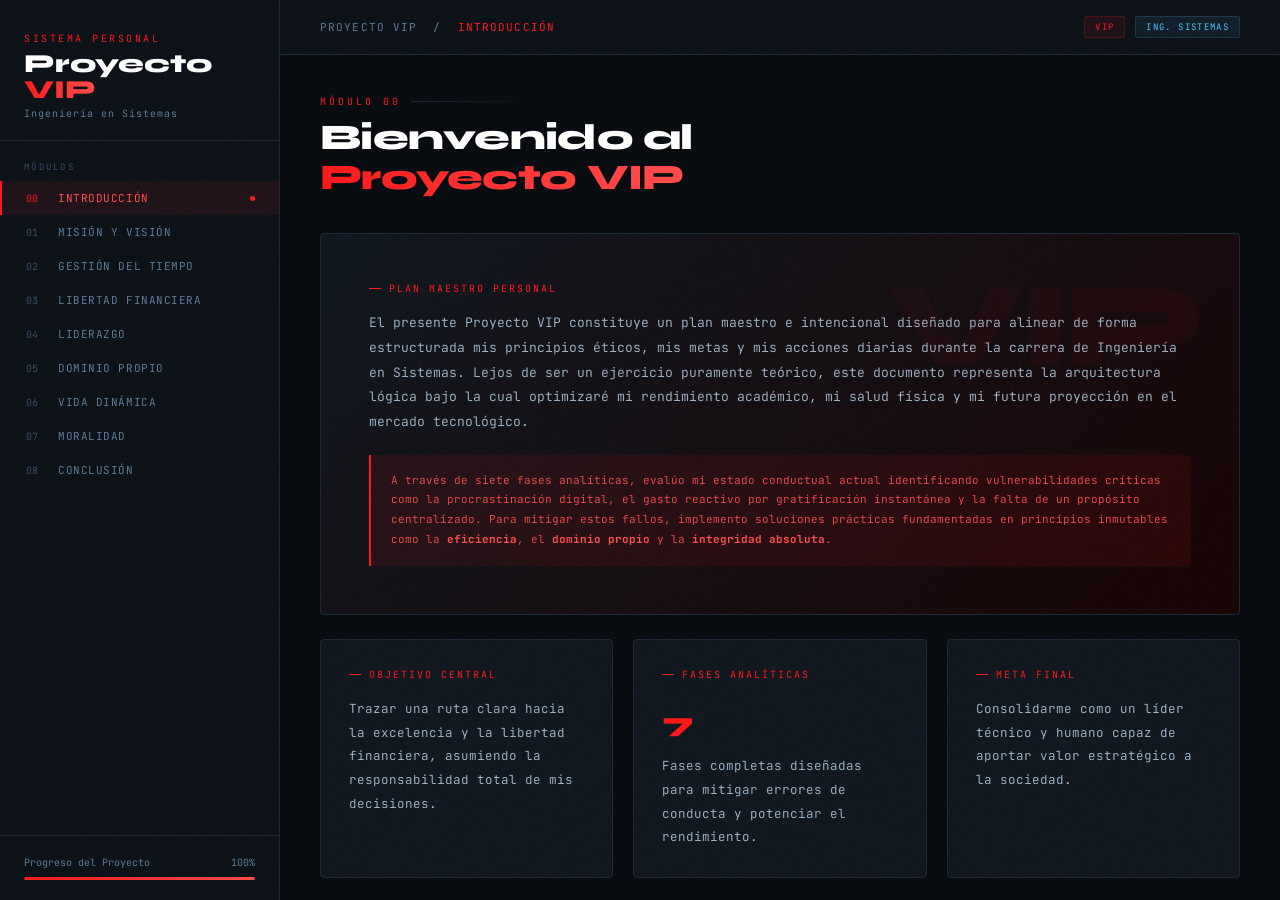
==== index.html @ dfdaed9c "Rename dashb.html to index.html" ====
<!DOCTYPE html>
<html lang="es">
<head>
  <meta charset="UTF-8" />
  <meta name="viewport" content="width=device-width, initial-scale=1.0"/>
  <title>Proyecto VIP</title>
  <link href="https://fonts.googleapis.com/css2?family=Syne:wght@400;600;700;800&family=JetBrains+Mono:wght@300;400;600&family=Playfair+Display:wght@400;700&display=swap" rel="stylesheet"/>
  <link rel="stylesheet" href="styles.css" />
</head>
<body>
<div class="app">

  <aside class="sidebar">
    <div class="sidebar-logo">
      <div class="logo-tag">Sistema Personal</div>
      <div class="logo-title">Proyecto<br><span>VIP</span></div>
      <div class="logo-sub">Ingeniería en Sistemas</div>
    </div>

    <div class="sidebar-section-label">Módulos</div>

    <div class="nav-item active" onclick="switchPanel('intro', this)">
      <span class="nav-num">00</span>
      <span class="nav-label">Introducción</span>
      <span class="nav-dot"></span>
    </div>
    <div class="nav-item" onclick="switchPanel('fase1', this)">
      <span class="nav-num">01</span>
      <span class="nav-label">Misión y Visión</span>
      <span class="nav-dot"></span>
    </div>
    <div class="nav-item" onclick="switchPanel('fase2', this)">
      <span class="nav-num">02</span>
      <span class="nav-label">Gestión del Tiempo</span>
      <span class="nav-dot"></span>
    </div>
    <div class="nav-item" onclick="switchPanel('fase3', this)">
      <span class="nav-num">03</span>
      <span class="nav-label">Libertad Financiera</span>
      <span class="nav-dot"></span>
    </div>
    <div class="nav-item" onclick="switchPanel('fase4', this)">
      <span class="nav-num">04</span>
      <span class="nav-label">Liderazgo</span>
      <span class="nav-dot"></span>
    </div>
    <div class="nav-item" onclick="switchPanel('fase5', this)">
      <span class="nav-num">05</span>
      <span class="nav-label">Dominio Propio</span>
      <span class="nav-dot"></span>
    </div>
    <div class="nav-item" onclick="switchPanel('fase6', this)">
      <span class="nav-num">06</span>
      <span class="nav-label">Vida Dinámica</span>
      <span class="nav-dot"></span>
    </div>
    <div class="nav-item" onclick="switchPanel('fase7', this)">
      <span class="nav-num">07</span>
      <span class="nav-label">Moralidad</span>
      <span class="nav-dot"></span>
    </div>
    <div class="nav-item" onclick="switchPanel('conclusion', this)">
      <span class="nav-num">08</span>
      <span class="nav-label">Conclusión</span>
      <span class="nav-dot"></span>
    </div>

    <div class="sidebar-footer">
      <div class="progress-label">
        <span>Progreso del Proyecto</span>
        <span id="prog-pct">100%</span>
      </div>
      <div class="progress-bar">
        <div class="progress-fill" id="prog-fill" style="width:100%"></div>
      </div>
    </div>
  </aside>

  <div class="main">
    <div class="topbar">
      <div class="breadcrumb">PROYECTO VIP &nbsp;/&nbsp; <span id="bread-current">INTRODUCCIÓN</span></div>
      <div class="status-badges">
        <div class="badge badge-gold">VIP</div>
        <div class="badge badge-cyan">Ing. Sistemas</div>
      </div>
    </div>

    <div class="content">

      <div id="panel-intro" class="panel active">
        <div class="section-header">
          <div class="section-eyebrow">Módulo 00</div>
          <div class="section-title">Bienvenido al<br><em>Proyecto VIP</em></div>
        </div>

        <div class="intro-hero">
          <div class="card-title">Plan Maestro Personal</div>
          <p class="card-text">
            El presente Proyecto VIP constituye un plan maestro e intencional diseñado para alinear de forma estructurada mis principios éticos, mis metas y mis acciones diarias durante la carrera de Ingeniería en Sistemas. Lejos de ser un ejercicio puramente teórico, este documento representa la arquitectura lógica bajo la cual optimizaré mi rendimiento académico, mi salud física y mi futura proyección en el mercado tecnológico.
          </p>
          <div class="highlight-box">
            <p>A través de siete fases analíticas, evalúo mi estado conductual actual identificando vulnerabilidades críticas como la procrastinación digital, el gasto reactivo por gratificación instantánea y la falta de un propósito centralizado. Para mitigar estos fallos, implemento soluciones prácticas fundamentadas en principios inmutables como la <strong>eficiencia</strong>, el <strong>dominio propio</strong> y la <strong>integridad absoluta</strong>.</p>
          </div>
        </div>

        <div class="grid-3" style="margin-bottom:24px">
          <div class="card">
            <div class="card-title">Objetivo Central</div>
            <p class="card-text">Trazar una ruta clara hacia la excelencia y la libertad financiera, asumiendo la responsabilidad total de mis decisiones.</p>
          </div>
          <div class="card">
            <div class="card-title">Fases Analíticas</div>
            <p class="card-text" style="font-size:28px;font-family:'Syne',sans-serif;font-weight:800;color:var(--gold);margin:4px 0">7</p>
            <p class="card-text">Fases completas diseñadas para mitigar errores de conducta y potenciar el rendimiento.</p>
          </div>
          <div class="card">
            <div class="card-title">Meta Final</div>
            <p class="card-text">Consolidarme como un líder técnico y humano capaz de aportar valor estratégico a la sociedad.</p>
          </div>
        </div>
      </div>

      <div id="panel-fase1" class="panel">
        <div class="section-header">
          <div class="section-eyebrow">Fase I</div>
          <div class="section-title">Misión, <em>Visión</em><br>y Metas</div>
        </div>

        <div class="vision-mission-grid" style="margin-bottom:24px">
          <div class="vm-card vision">
            <div class="vm-label">Visión</div>
            <p class="card-text">Consolidarme como un ingeniero líder e íntegro que goza de libertad financiera mediante sistemas de inversión inteligentes y un bienestar integral innegociable; construyendo un legado de excelencia técnica, mental y física en cada área de mi vida.</p>
          </div>
          <div class="vm-card mision">
            <div class="vm-label">Misión</div>
            <p class="card-text">Optimizar mi rendimiento profesional y académico utilizando mi intuición analítica y madurez laboral para resolver problemas complejos en el sector IT, manteniendo una disciplina física y mental estricta que potencie mi salud y mi valor estratégico en equipos de alta exigencia.</p>
          </div>
        </div>

        <div class="card-title" style="padding:0 0 16px; font-size:10px; letter-spacing:0.2em; color:var(--gold); display:flex; align-items:center; gap:8px;">
          <span style="width:12px; height:1px; background:var(--gold); display:inline-block"></span>
          METAS POR HORIZONTE TEMPORAL
        </div>
        <div class="metas-grid">
          <div class="meta-card">
            <div class="meta-timeline">Corto Plazo</div>
            <div class="meta-period">1 Año</div>
            <ul class="meta-items">
              <li>Culminar en limpio el primer año de Universidad.</li>
              <li>Conseguir un empleo inicial en el área de IT.</li>
              <li>Dominar de forma autodidacta una herramienta de programación.</li>
            </ul>
            <div class="meta-num">01</div>
          </div>
          <div class="meta-card">
            <div class="meta-timeline">Mediano Plazo</div>
            <div class="meta-period">2-3 Años</div>
            <ul class="meta-items">
              <li>Asegurar una plaza sólida como Desarrollador Junior.</li>
              <li>Obtener certificaciones internacionales de peso en IT.</li>
              <li>Estabilizarme en soporte técnico avanzado.</li>
            </ul>
            <div class="meta-num">02</div>
          </div>
          <div class="meta-card">
            <div class="meta-timeline">Largo Plazo</div>
            <div class="meta-period">4-5 Años</div>
            <ul class="meta-items">
              <li>Obtener el título de Ingeniería en Sistemas.</li>
              <li>Iniciar una maestría de alta demanda (IA o Ciencia de Datos).</li>
              <li>Estructurar un portafolio diversificado de inversión.</li>
            </ul>
            <div class="meta-num">03</div>
          </div>
        </div>
      </div>

      <div id="panel-fase2" class="panel">
        <div class="section-header">
          <div class="section-eyebrow">Fase II</div>
          <div class="section-title">Gestión del<br><em>Tiempo</em></div>
        </div>

        <div class="grid-2" style="margin-bottom:24px">
          <div class="card" style="border-color:rgba(240,82,82,0.2)">
            <div class="card-title" style="color:var(--red)">Diagnóstico Actual</div>
            <p class="card-text">Actualmente, mi gestión del tiempo es reactiva y se ve afectada por la procrastinación en redes sociales. Para ser altamente productivo, aplicaré de forma estricta el principio de <strong>Eficiencia</strong> (hacer las cosas bien desde la primera vez) y la <strong>Autodisciplina</strong>.</p>
          </div>
          <div class="card" style="border-color:rgba(52,211,153,0.2)">
            <div class="card-title" style="color:var(--green)">Plan de Acción</div>
            <p class="card-text">Implementaré un sistema digital de organización personal por bloques de tiempo (<strong>Time Blocking</strong>). Esto me permitirá optimizar el cumplimiento de tareas universitarias obligatorias de forma rápida y liberar <strong style="color:var(--gold-light)">2 horas diarias</strong> exclusivas para programación autónoma y disciplina física.</p>
          </div>
        </div>

        <div class="card" style="margin-bottom:20px">
          <div class="card-title">Bloques de Tiempo Diarios — Visualización Semanal</div>
          <div class="time-block-visual">
            <div class="tb-day"><div class="tb-day-name">LUN</div><div class="tb-block tb-uni">Univ</div><div class="tb-block tb-code">Code</div><div class="tb-block tb-fis">Fís</div></div>
            <div class="tb-day"><div class="tb-day-name">MAR</div><div class="tb-block tb-uni">Univ</div><div class="tb-block tb-code">Code</div><div class="tb-block tb-rest">Rest</div></div>
            <div class="tb-day"><div class="tb-day-name">MIÉ</div><div class="tb-block tb-uni">Univ</div><div class="tb-block tb-code">Code</div><div class="tb-block tb-fis">Fís</div></div>
            <div class="tb-day"><div class="tb-day-name">JUE</div><div class="tb-block tb-uni">Univ</div><div class="tb-block tb-code">Code</div><div class="tb-block tb-rest">Rest</div></div>
            <div class="tb-day"><div class="tb-day-name">VIE</div><div class="tb-block tb-uni">Univ</div><div class="tb-block tb-code">Code</div><div class="tb-block tb-fis">Fís</div></div>
            <div class="tb-day"><div class="tb-day-name">SÁB</div><div class="tb-block tb-code">Code</div><div class="tb-block tb-fis">Fís</div><div class="tb-block tb-rest">Rest</div></div>
            <div class="tb-day"><div class="tb-day-name">DOM</div><div class="tb-block tb-rest">Plan</div><div class="tb-block tb-rest">Rest</div><div class="tb-block tb-rest">Rest</div></div>
          </div>
          <div style="display:flex; gap:16px; flex-wrap:wrap; margin-top:8px">
            <div style="display:flex; align-items:center; gap:6px"><div style="width:10px; height:10px; border-radius:2px; background:rgba(79,195,247,0.4)"></div><span style="font-size:10px; color:var(--text-muted)">Tareas Universitarias</span></div>
            <div style="display:flex; align-items:center; gap:6px"><div style="width:10px; height:10px; border-radius:2px; background:rgba(201,168,76,0.4)"></div><span style="font-size:10px; color:var(--text-muted)">Programación Autónoma</span></div>
            <div style="display:flex; align-items:center; gap:6px"><div style="width:10px; height:10px; border-radius:2px; background:rgba(52,211,153,0.3)"></div><span style="font-size:10px; color:var(--text-muted)">Disciplina Física (Gimnasio)</span></div>
            <div style="display:flex; align-items:center; gap:6px"><div style="width:10px; height:10px; border-radius:2px; background:rgba(255,255,255,0.06)"></div><span style="font-size:10px; color:var(--text-muted)">Descanso / Planificación</span></div>
          </div>
        </div>
      </div>

      <div id="panel-fase3" class="panel">
        <div class="section-header">
          <div class="section-eyebrow">Fase III</div>
          <div class="section-title">Libertad<br><em>Financiera</em></div>
        </div>

        <div class="finance-header">
          <div>
            <div class="card-title" style="margin-bottom:4px">Balance Mensual</div>
            <p class="card-text">Transición del modelo de consumo al modelo de optimización.</p>
          </div>
          <div class="finance-kpi">
            <div class="kpi-label">Ingresos Totales</div>
            <div class="kpi-value green">Q6,000.00</div>
          </div>
        </div>

        <div class="renuncia-box">
          <div class="renuncia-icon">!</div>
          <div class="renuncia-text">
            <strong>El Principio de la Renuncia:</strong> Bloqueo intencional y estratégico contra la gratificación instantánea. Renuncio formalmente a la compra impulsiva de dispositivos innecesarios, ropa de marca por estatus o consumo desmedido de comida rápida.
          </div>
        </div>

        <div class="budget-compare">
          <div>
            <div class="budget-col-title error">Estado Inicial (Ahorro Q0.00)</div>
            <div class="budget-item">
              <span class="budget-item-label">Apoyo en el Hogar</span>
              <div class="budget-item-bar"><div class="budget-item-fill c-hogar" style="width: 33%"></div></div>
              <span class="budget-item-amount">Q2,000.00</span>
            </div>
            <div class="budget-item">
              <span class="budget-item-label">Transporte y Comida</span>
              <div class="budget-item-bar"><div class="budget-item-fill c-trans" style="width: 25%"></div></div>
              <span class="budget-item-amount">Q1,500.00</span>
            </div>
            <div class="budget-item">
              <span class="budget-item-label">Antojos / Salidas</span>
              <div class="budget-item-bar"><div class="budget-item-fill c-grat" style="width: 21%"></div></div>
              <span class="budget-item-amount">Q1,300.00</span>
            </div>
            <div class="budget-item">
              <span class="budget-item-label">Universidad</span>
              <div class="budget-item-bar"><div class="budget-item-fill c-uni" style="width: 20%"></div></div>
              <span class="budget-item-amount">Q1,200.00</span>
            </div>
          </div>

          <div>
            <div class="budget-col-title optimal">Presupuesto Proyectado Optimizado</div>
            <div class="budget-item">
              <span class="budget-item-label">Apoyo en el Hogar</span>
              <div class="budget-item-bar"><div class="budget-item-fill c-hogar" style="width: 33%"></div></div>
              <span class="budget-item-amount">Q2,000.00</span>
            </div>
            <div class="budget-item">
              <span class="budget-item-label">Gastos Operativos</span>
              <div class="budget-item-bar"><div class="budget-item-fill c-ops" style="width: 23%"></div></div>
              <span class="budget-item-amount">Q1,400.00</span>
            </div>
            <div class="budget-item">
              <span class="budget-item-label">Universidad</span>
              <div class="budget-item-bar"><div class="budget-item-fill c-uni" style="width: 20%"></div></div>
              <span class="budget-item-amount">Q1,200.00</span>
            </div>
            <div class="budget-item">
              <span class="budget-item-label">Educación / Salud</span>
              <div class="budget-item-bar"><div class="budget-item-fill c-edu" style="width: 13%"></div></div>
              <span class="budget-item-amount">Q800.00</span>
            </div>
            <div class="budget-item" style="border-color: rgba(201,168,76,0.3)">
              <span class="budget-item-label" style="color:var(--gold-light)">Ahorro Inversión (10%)</span>
              <div class="budget-item-bar"><div class="budget-item-fill c-ahorro" style="width: 10%"></div></div>
              <span class="budget-item-amount" style="color:var(--gold-light)">Q600.00</span>
            </div>
          </div>
        </div>
      </div>

      <div id="panel-fase4" class="panel">
        <div class="section-header">
          <div class="section-eyebrow">Fase IV</div>
          <div class="section-title">Liderazgo<br><em>de Calidad</em></div>
        </div>

        <div class="leadership-grid">
          <div class="pillar-card">
            <div class="pillar-num">01</div>
            <div class="pillar-icon-label">Principio</div>
            <div class="pillar-heading">Influencia Positiva</div>
            <p class="card-text">Como futuro Ingeniero en Sistemas, entiendo que el verdadero valor de un líder tecnológico radica en facilitar el flujo y la experiencia de trabajo de los demás. No se trata de imponer conocimiento, sino de guiar.</p>
          </div>
          <div class="pillar-card">
            <div class="pillar-num">02</div>
            <div class="pillar-icon-label">En la Práctica</div>
            <div class="pillar-heading">Liderazgo de Servicio</div>
            <p class="card-text">Me comprometo a resolver activamente los bloqueos de código de mi equipo, guiar con total paciencia y empatía a quienes les cuesta dominar la lógica algorítmica y mantener una postura humilde y accesible en todo momento.</p>
          </div>
        </div>
      </div>

      <div id="panel-fase5" class="panel">
        <div class="section-header">
          <div class="section-eyebrow">Fase V</div>
          <div class="section-title">Dominio<br><em>Propio</em></div>
        </div>

        <div class="dominio-visual">
          <div class="estado-card antes">
            <div class="estado-tag">Patrón Reactivo (Bug)</div>
            <div class="estado-title">Escape Incontrolado</div>
            <p class="card-text">Uso compulsivo de redes sociales y sesiones de videojuegos largas en momentos inadecuados, utilizándolos como un escape reactivo que alimenta la procrastinación.</p>
          </div>
          <div class="estado-card despues">
            <div class="estado-tag">Patrón Proactivo (Mitigado)</div>
            <div class="estado-title">Recompensa Regulada</div>
            <p class="card-text">Aplicación estricta de dominio propio: los videojuegos y las redes sociales quedan relegados al final de la jornada diaria, ejecutándose únicamente como un premio tras validar el 100% de mis deberes académicos y físicos.</p>
          </div>
        </div>
      </div>

      <div id="panel-fase6" class="panel">
        <div class="section-header">
          <div class="section-eyebrow">Fase VI</div>
          <div class="section-title">Vida<br><em>Dinámica</em></div>
        </div>

        <div class="vida-stat-row">
          <div class="stat-block">
            <div class="stat-block-num">4h</div>
            <div class="stat-block-label">Mensuales de Servicio</div>
          </div>
          <div class="stat-block">
            <div class="stat-block-num">0%</div>
            <div class="stat-block-label">Costo Comunitario</div>
          </div>
          <div class="stat-block">
            <div class="stat-block-num">+1</div>
            <div class="stat-block-label">Impacto Social</div>
          </div>
        </div>

        <div class="card">
          <div class="card-title">Responsabilidad Tecnológica y Generosidad</div>
          <p class="card-text">
            Una vida exitosa no es egoísta. Dedicaré formalmente 4 horas al mes para brindar tutorías gratuitas de lógica de programación y soporte técnico básico a jóvenes de institutos públicos o de mi comunidad que no tienen la capacidad económica de acceder a educación tecnológica privada. El objetivo es poner mi talento de ingeniería al servicio del entorno, manteniendo una actitud constructiva y de alto impacto humano.
          </p>
        </div>
      </div>

      <div id="panel-fase7" class="panel">
        <div class="section-header">
          <div class="section-eyebrow">Fase VII</div>
          <div class="section-title">Moralidad e<br><em>Integridad</em></div>
        </div>

        <div class="card" style="margin-bottom: 24px; border-color: rgba(201,168,76,0.2)">
          <div class="card-title">Firma de Autenticidad Académica y Profesional</div>
          <p class="card-text" style="font-size:13.5px; line-height: 1.95; color: #fff;">
            "Como futuro profesional en Ingeniería en Sistemas, entiendo que la tecnología es una herramienta de poder y que tendré acceso a información privilegiada, propiedad intelectual y sistemas críticos. Asumo el compromiso innegociable de basar mi carrera en la integridad absoluta, rechazando por completo el plagio, las soluciones fáciles o el uso deshonesto de herramientas que simulen un conocimiento que no he construido de forma real. En mis desarrollos y entornos laborales, utilizaré únicamente herramientas legítimas y librerías de código abierto respetando rigurosamente sus licencias de autor, descartando el software pirata que vulnera el esfuerzo de otros programadores. Me comprometo a diseñar software transparente y responsable que proteja con total confidencialidad la privacidad de los datos de los usuarios, asegurando con madurez y firmeza que mi crecimiento financiero o el estatus profesional jamás estarán por encima de mis valores éticos ni de la confianza que depositen en mí."
          </p>
        </div>
      </div>

      <div id="panel-conclusion" class="panel">
        <div class="section-header">
          <div class="section-eyebrow">Módulo 08</div>
          <div class="section-title">Arquitectura Final<br><em>Conclusión</em></div>
        </div>

        <div class="conclusion-hero">
          <div class="card-title">Cierre del Plan Estratégico</div>
          <p class="card-text">
            La realización de este Proyecto VIP me permite concluir que el éxito integral y la trascendencia profesional no son el resultado del azar o de un algoritmo de suerte, sino la consecuencia directa de un diseño de vida planificado y ejecutado con estricta autodisciplina. Al consolidar estas fases, logro mapear de forma nítida mis objetivos, garantizando un equilibrio innegociable entre mis capacidades analíticas en IT, mi salud física y la construcción de un carácter sólido.
          </p>
          <p class="card-text" style="margin-top: 14px;">
            Este ejercicio me desconecta de una postura puramente reactiva ante el entorno y me posiciona como el programador de mi propio destino. Herramientas de optimización como el Time Blocking, el control financiero bajo el principio de la renuncia, el liderazgo de servicio y un firewall ético contra la deshonestidad académica, constituyen las librerías fundamentales para que mi vida no sufra un colapso.
          </p>
        </div>

        <div class="card-title" style="padding:10px 0; font-size:10px;">LIBRERÍAS DE CONDUCTA INSTALADAS</div>
        <div class="libs-grid">
          <div class="lib-item"><code>Time Blocking</code> Optimización de recursos de tiempo.</div>
          <div class="lib-item"><code>Principio de Renuncia</code> Mitigación de fugas financieras.</div>
          <div class="lib-item"><code>Liderazgo de Servicio</code> Soporte técnico y mentoría a terceros.</div>
          <div class="lib-item"><code>Firewall Ético</code> Cero plagio e integridad absoluta de código.</div>
        </div>
      </div>

    </div>
  </div>
</div>

<script>
  function switchPanel(panelId, element) {
    // Desactivar todos los paneles
    const panels = document.querySelectorAll('.panel');
    panels.forEach(p => p.classList.remove('active'));
    
    // Activar el seleccionado
    const targetPanel = document.getElementById('panel-' + panelId);
    if(targetPanel) targetPanel.classList.add('active');
    
    // Cambiar estado de navegación en el Sidebar
    const navItems = document.querySelectorAll('.nav-item');
    navItems.forEach(item => item.classList.remove('active'));
    element.classList.add('active');
    
    // Actualizar Texto del Breadcrumb superior
    const breadcrumbCurrent = document.getElementById('bread-current');
    breadcrumbCurrent.innerText = element.querySelector('.nav-label').innerText;
    
    // Desplazar vista hacia arriba de forma fluida
    document.querySelector('.main').scrollTop = 0;
  }
</script>
</body>
</html>
---- styles.css ----
:root {
  --bg: #080c10;
  --surface: #0d1219;
  --surface2: #111820;
  --border: #1e2a38;
  --gold: #ff1a1a;          /* Cambiado a tu color Rojo Principal */
  --gold-light: #ff4d4d;    /* Rojo claro para contrastes */
  --gold-dim: rgba(255, 26, 26, 0.08); /* Fondo rojo sutil */
  --cyan: #4fc3f7;
  --cyan-dim: rgba(79,195,247,0.08);
  --text: #dce8f5;
  --text-muted: #5e7a96;
  --text-dim: #3a5068;
  --red: #f05252;
  --green: #34d399;
}

*, *::before, *::after { 
  box-sizing: border-box; 
  margin: 0; 
  padding: 0; 
}

html { 
  scroll-behavior: smooth; 
}

body {
  background: var(--bg);
  color: var(--text);
  font-family: 'JetBrains Mono', monospace;
  min-height: 100vh;
  overflow-x: hidden;
}

/* ── NOISE OVERLAY ── */
body::before {
  content: '';
  position: fixed; inset: 0;
  background-image: url("data:image/svg+xml,%3Csvg viewBox='0 0 256 256' xmlns='http://www.w3.org/2000/svg'%3E%3Cfilter id='noise'%3E%3CfeTurbulence type='fractalNoise' baseFrequency='0.9' numOctaves='4' stitchTiles='stitch'/%3E%3C/filter%3E%3Crect width='100%25' height='100%25' filter='url(%23noise)' opacity='0.03'/%3E%3C/svg%3E");
  pointer-events: none; z-index: 999; opacity: 0.4;
}

/* ── LAYOUT ── */
.app { display: flex; min-height: 100vh; }

/* ── SIDEBAR ── */
.sidebar {
  width: 280px; min-height: 100vh;
  background: var(--surface);
  border-right: 1px solid var(--border);
  display: flex; flex-direction: column;
  position: sticky; top: 0; height: 100vh;
  overflow-y: auto; flex-shrink: 0;
}
.sidebar-logo {
  padding: 32px 24px 20px;
  border-bottom: 1px solid var(--border);
}
.logo-tag {
  font-family: 'JetBrains Mono', monospace;
  font-size: 10px; letter-spacing: 0.25em;
  color: var(--gold); text-transform: uppercase;
  margin-bottom: 6px;
}
.logo-title {
  font-family: 'Syne', sans-serif;
  font-size: 26px; font-weight: 800;
  color: #fff; line-height: 1;
}
.logo-title span {
  color: var(--gold);
  background: linear-gradient(90deg, var(--gold), var(--gold-light));
  -webkit-background-clip: text; -webkit-text-fill-color: transparent;
}
.logo-sub {
  font-size: 10px; color: var(--text-muted);
  margin-top: 4px; letter-spacing: 0.1em;
}

.sidebar-section-label {
  font-size: 9px; letter-spacing: 0.25em; text-transform: uppercase;
  color: var(--text-dim); padding: 20px 24px 8px;
}

.nav-item {
  display: flex; align-items: center; gap: 12px;
  padding: 10px 24px; cursor: pointer;
  transition: all 0.2s; border-left: 2px solid transparent;
  position: relative;
}
.nav-item:hover { background: var(--gold-dim); }
.nav-item.active {
  background: var(--gold-dim);
  border-left-color: var(--gold);
}
.nav-item.active .nav-label { color: var(--gold-light); }
.nav-num {
  font-size: 10px; color: var(--text-dim);
  font-family: 'JetBrains Mono', monospace;
  min-width: 20px;
}
.nav-item.active .nav-num { color: var(--gold); }
.nav-label {
  font-size: 11px; letter-spacing: 0.05em;
  color: var(--text-muted); font-weight: 400;
  text-transform: uppercase;
}
.nav-dot {
  width: 5px; height: 5px; border-radius: 50%;
  background: var(--gold); margin-left: auto;
  opacity: 0; transition: opacity 0.2s;
}
.nav-item.active .nav-dot { opacity: 1; }

.sidebar-footer {
  margin-top: auto; padding: 20px 24px;
  border-top: 1px solid var(--border);
}
.progress-label {
  display: flex; justify-content: space-between;
  font-size: 10px; color: var(--text-muted); margin-bottom: 8px;
}
.progress-bar {
  height: 3px; background: var(--border); border-radius: 2px;
  overflow: hidden;
}
.progress-fill {
  height: 100%; border-radius: 2px;
  background: linear-gradient(90deg, var(--gold), var(--gold-light));
  transition: width 0.6s cubic-bezier(0.4,0,0.2,1);
}

/* ── MAIN CONTENT ── */
.main { flex: 1; overflow-y: auto; height: 100vh; }

/* ── TOP BAR ── */
.topbar {
  background: var(--surface);
  border-bottom: 1px solid var(--border);
  padding: 16px 40px;
  display: flex; align-items: center; justify-content: space-between;
  position: sticky; top: 0; z-index: 10;
  backdrop-filter: blur(12px);
}
.breadcrumb {
  font-size: 11px; color: var(--text-muted);
  letter-spacing: 0.1em;
}
.breadcrumb span { color: var(--gold); }
.status-badges { display: flex; gap: 10px; }
.badge {
  font-size: 9px; letter-spacing: 0.15em; text-transform: uppercase;
  padding: 4px 10px; border-radius: 2px;
}
.badge-gold { background: var(--gold-dim); color: var(--gold); border: 1px solid rgba(255,26,26,0.2); }
.badge-cyan { background: var(--cyan-dim); color: var(--cyan); border: 1px solid rgba(79,195,247,0.15); }

/* ── CONTENT PANEL ── */
.content { padding: 40px; animation: fadeIn 0.35s ease; }
@keyframes fadeIn {
  from { opacity: 0; transform: translateY(10px); }
  to   { opacity: 1; transform: translateY(0); }
}
.panel { display: none; }
.panel.active { display: block; }

/* ── SECTION HEADER ── */
.section-header { margin-bottom: 36px; }
.section-eyebrow {
  font-size: 10px; letter-spacing: 0.3em; text-transform: uppercase;
  color: var(--gold); margin-bottom: 10px;
  display: flex; align-items: center; gap: 10px;
}
.section-eyebrow::after {
  content: ''; flex: 1; height: 1px;
  background: linear-gradient(90deg, var(--border), transparent);
  max-width: 120px;
}
.section-title {
  font-family: 'Syne', sans-serif;
  font-size: 36px; font-weight: 800; color: #fff;
  line-height: 1.1; letter-spacing: -0.02em;
}
.section-title em {
  font-style: normal; color: var(--gold);
  background: linear-gradient(90deg, var(--gold), var(--gold-light));
  -webkit-background-clip: text; -webkit-text-fill-color: transparent;
}

/* ── CARDS ── */
.card {
  background: var(--surface2);
  border: 1px solid var(--border);
  border-radius: 4px; padding: 28px;
  transition: border-color 0.2s;
}
.card:hover { border-color: rgba(255,26,26,0.3); }
.card-title {
  font-size: 10px; letter-spacing: 0.2em; text-transform: uppercase;
  color: var(--gold); margin-bottom: 16px;
  display: flex; align-items: center; gap: 8px;
}
.card-title::before {
  content: ''; width: 12px; height: 1px; background: var(--gold);
}
.card-text {
  font-family: 'JetBrains Mono', monospace;
  font-size: 12.5px; line-height: 1.9; color: #a8bfd4; font-weight: 300;
}

/* ── GRID LAYOUTS ── */
.grid-2 { display: grid; grid-template-columns: 1fr 1fr; gap: 20px; }
.grid-3 { display: grid; grid-template-columns: 1fr 1fr 1fr; gap: 20px; }

/* ── INTRO PANEL ── */
.intro-hero {
  background: linear-gradient(135deg, var(--surface2) 0%, #1a0505 100%);
  border: 1px solid var(--border);
  border-radius: 4px; padding: 48px;
  position: relative; overflow: hidden; margin-bottom: 24px;
}
.intro-hero::before {
  content: 'VIP';
  position: absolute; right: 40px; top: 20px;
  font-family: 'Syne', sans-serif; font-size: 120px; font-weight: 800;
  color: rgba(255,26,26,0.04); letter-spacing: -0.05em;
  pointer-events: none;
}
.intro-hero .card-text { font-size: 13px; }

.highlight-box {
  border-left: 2px solid var(--gold);
  padding: 16px 20px;
  background: var(--gold-dim);
  border-radius: 0 4px 4px 0;
  margin-top: 20px;
}
.highlight-box p {
  font-size: 11px; color: var(--gold-light); line-height: 1.8;
  font-family: 'JetBrains Mono', monospace; font-weight: 300;
}

/* ── PHASE I ── */
.vision-mission-grid { display: grid; grid-template-columns: 1fr 1fr; gap: 20px; margin-bottom: 24px; }
.vm-card {
  background: var(--surface2); border: 1px solid var(--border);
  border-radius: 4px; padding: 28px; position: relative; overflow: hidden;
}
.vm-card::after {
  content: ''; position: absolute; top: 0; left: 0; right: 0;
  height: 2px;
}
.vm-card.vision::after { background: linear-gradient(90deg, var(--gold), transparent); }
.vm-card.mision::after { background: linear-gradient(90deg, var(--cyan), transparent); }
.vm-label {
  font-size: 9px; letter-spacing: 0.3em; text-transform: uppercase;
  margin-bottom: 12px;
}
.vm-card.vision .vm-label { color: var(--gold); }
.vm-card.mision .vm-label { color: var(--cyan); }

.metas-grid { display: grid; grid-template-columns: repeat(3, 1fr); gap: 16px; }
.meta-card {
  background: var(--surface2); border: 1px solid var(--border);
  border-radius: 4px; padding: 24px;
  position: relative; overflow: hidden;
  transition: transform 0.2s, border-color 0.2s;
}
.meta-card:hover { transform: translateY(-2px); border-color: rgba(255,26,26,0.3); }
.meta-timeline {
  font-size: 9px; letter-spacing: 0.2em; text-transform: uppercase;
  color: var(--gold); margin-bottom: 12px;
}
.meta-period {
  font-family: 'Syne', sans-serif; font-size: 18px; font-weight: 700;
  color: #fff; margin-bottom: 12px;
}
.meta-items { list-style: none; }
.meta-items li {
  font-size: 11px; color: #8ba8c2; line-height: 1.7;
  padding-left: 14px; position: relative;
  margin-bottom: 6px;
}
.meta-items li::before {
  content: '>'; position: absolute; left: 0; color: var(--gold); font-size: 10px;
}
.meta-num {
  position: absolute; right: 20px; bottom: 16px;
  font-family: 'Syne', sans-serif; font-size: 52px; font-weight: 800;
  color: rgba(255,26,26,0.05); line-height: 1;
}

/* ── PHASE II ── */
.time-block-visual {
  display: grid;
  grid-template-columns: repeat(7, 1fr); gap: 8px;
  margin: 24px 0;
}
.tb-day {
  background: var(--surface2); border: 1px solid var(--border);
  border-radius: 4px; padding: 12px 8px; text-align: center;
}
.tb-day-name {
  font-size: 8px; letter-spacing: 0.15em; text-transform: uppercase;
  color: var(--text-dim); margin-bottom: 8px;
}
.tb-block {
  height: 28px; border-radius: 2px; margin-bottom: 4px;
  display: flex; align-items: center; justify-content: center;
  font-size: 7px; letter-spacing: 0.08em; text-transform: uppercase;
  font-weight: 600;
}
.tb-uni { background: rgba(79,195,247,0.15); color: var(--cyan); }
.tb-code { background: var(--gold-dim); color: var(--gold); }
.tb-fis { background: rgba(52,211,153,0.1); color: var(--green); }
.tb-rest { background: rgba(255,255,255,0.04); color: var(--text-dim); }

/* ── PHASE III ── */
.finance-header {
  display: flex; justify-content: space-between; align-items: flex-end;
  margin-bottom: 28px;
}
.finance-kpi {
  text-align: right;
}
.kpi-label { font-size: 9px; letter-spacing: 0.2em; text-transform: uppercase; color: var(--text-muted); }
.kpi-value { font-family: 'Syne', sans-serif; font-size: 32px; font-weight: 800; }
.kpi-value.green { color: var(--green); }

.budget-compare { display: grid; grid-template-columns: 1fr 1fr; gap: 24px; margin-bottom: 24px; }
.budget-col-title {
  font-size: 10px; letter-spacing: 0.2em; text-transform: uppercase;
  margin-bottom: 16px; padding-bottom: 10px; border-bottom: 1px solid var(--border);
}
.budget-col-title.error { color: var(--red); }
.budget-col-title.optimal { color: var(--green); }

.budget-item {
  display: flex; align-items: center; gap: 10px;
  padding: 10px 0; border-bottom: 1px solid rgba(30,42,56,0.5);
}
.budget-item-bar {
  flex: 1; height: 4px; background: var(--border); border-radius: 2px; overflow: hidden;
}
.budget-item-fill { height: 100%; border-radius: 2px; }
.budget-item-label { font-size: 10px; color: var(--text-muted); min-width: 150px; }
.budget-item-amount { font-size: 11px; font-weight: 600; min-width: 80px; text-align: right; }
.c-uni { background: var(--cyan); }
.c-hogar { background: #a78bfa; }
.c-trans { background: #fb923c; }
.c-grat { background: var(--red); }
.c-ahorro { background: var(--gold); }
.c-edu { background: var(--green); }
.c-ops { background: #38bdf8; }

.renuncia-box {
  background: linear-gradient(135deg, rgba(255,26,26,0.06), transparent);
  border: 1px solid rgba(255,26,26,0.2); border-radius: 4px;
  padding: 24px; margin-bottom: 20px;
  display: flex; align-items: flex-start; gap: 16px;
}
.renuncia-icon {
  font-family: 'JetBrains Mono', monospace;
  font-size: 22px; color: var(--gold); margin-top: 2px; flex-shrink: 0;
  font-weight: bold;
}
.renuncia-text { font-size: 12px; color: #a8bfd4; line-height: 1.8; }
.renuncia-text strong { color: var(--gold-light); }

/* ── PHASE IV ── */
.leadership-grid { display: grid; grid-template-columns: 1fr 1fr; gap: 20px; }
.pillar-card {
  background: var(--surface2); border: 1px solid var(--border);
  border-radius: 4px; padding: 28px;
  position: relative; overflow: hidden;
  transition: all 0.3s;
}
.pillar-card:hover { border-color: rgba(255,26,26,0.3); background: linear-gradient(135deg, var(--surface2), #200a0a); }
.pillar-num {
  font-family: 'Syne', sans-serif; font-size: 64px; font-weight: 800;
  color: rgba(255,26,26,0.06); position: absolute; right: 16px; top: 8px;
  line-height: 1;
}
.pillar-icon-label {
  font-size: 9px; letter-spacing: 0.25em; text-transform: uppercase;
  color: var(--gold); margin-bottom: 12px;
}
.pillar-heading {
  font-family: 'Syne', sans-serif; font-size: 18px; font-weight: 700;
  color: #fff; margin-bottom: 12px;
}

/* ── PHASE V ── */
.dominio-visual { display: grid; grid-template-columns: 1fr 1fr; gap: 20px; margin-bottom: 20px; }
.estado-card {
  border: 1px solid var(--border); border-radius: 4px; padding: 28px;
}
.estado-card.antes { background: rgba(240,82,82,0.04); border-color: rgba(240,82,82,0.15); }
.estado-card.despues { background: rgba(52,211,153,0.04); border-color: rgba(52,211,153,0.15); }
.estado-tag {
  font-size: 9px; letter-spacing: 0.25em; text-transform: uppercase;
  margin-bottom: 14px;
}
.antes .estado-tag { color: var(--red); }
.despues .estado-tag { color: var(--green); }
.estado-title {
  font-family: 'Syne', sans-serif; font-size: 18px; font-weight: 700;
  color: #fff; margin-bottom: 12px;
}

/* ── PHASE VI ── */
.vida-stat-row { display: grid; grid-template-columns: repeat(3, 1fr); gap: 16px; margin-bottom: 24px; }
.stat-block {
  background: var(--surface2); border: 1px solid var(--border);
  border-radius: 4px; padding: 24px; text-align: center;
}
.stat-block-num {
  font-family: 'Syne', sans-serif; font-size: 42px; font-weight: 800;
  color: var(--gold); line-height: 1;
}
.stat-block-label { font-size: 10px; color: var(--text-muted); margin-top: 8px; letter-spacing: 0.1em; }

/* ── CONCLUSION ── */
.conclusion-hero {
  background: linear-gradient(135deg, #200a0a, var(--surface2));
  border: 1px solid var(--border); border-radius: 4px;
  padding: 48px; margin-bottom: 24px;
  position: relative; overflow: hidden;
}
.conclusion-hero::after {
  content: '';
  position: absolute; bottom: -40px; right: -40px;
  width: 200px; height: 200px; border-radius: 50%;
  background: radial-gradient(circle, rgba(255,26,26,0.08), transparent);
  pointer-events: none;
}
.libs-grid { display: grid; grid-template-columns: repeat(2, 1fr); gap: 14px; }
.lib-item {
  background: var(--surface2); border: 1px solid var(--border);
  border-radius: 4px; padding: 16px 20px;
  font-size: 11px; color: #8ba8c2;
  display: flex; align-items: center; gap: 10px;
}
.lib-item code {
  font-family: 'JetBrains Mono', monospace;
  font-size: 10px; background: var(--gold-dim); color: var(--gold);
  padding: 2px 6px; border-radius: 2px;
}

/* ── RESPONSIVE MOBILE ── */
@media (max-width: 900px) {
  .sidebar { width: 60px; }
  .sidebar-logo, .sidebar-section-label, .nav-label, .nav-num, .nav-dot, .sidebar-footer { display: none; }
  .nav-item { justify-content: center; padding: 14px 0; }
  .grid-2, .grid-3, .metas-grid, .vision-mission-grid, .budget-compare,
  .leadership-grid, .dominio-visual, .vida-stat-row, .libs-grid {
    grid-template-columns: 1fr;
  }
  .time-block-visual { grid-template-columns: repeat(3, 1fr); }
  .content { padding: 20px; }
  .topbar { padding: 14px 20px; }
}
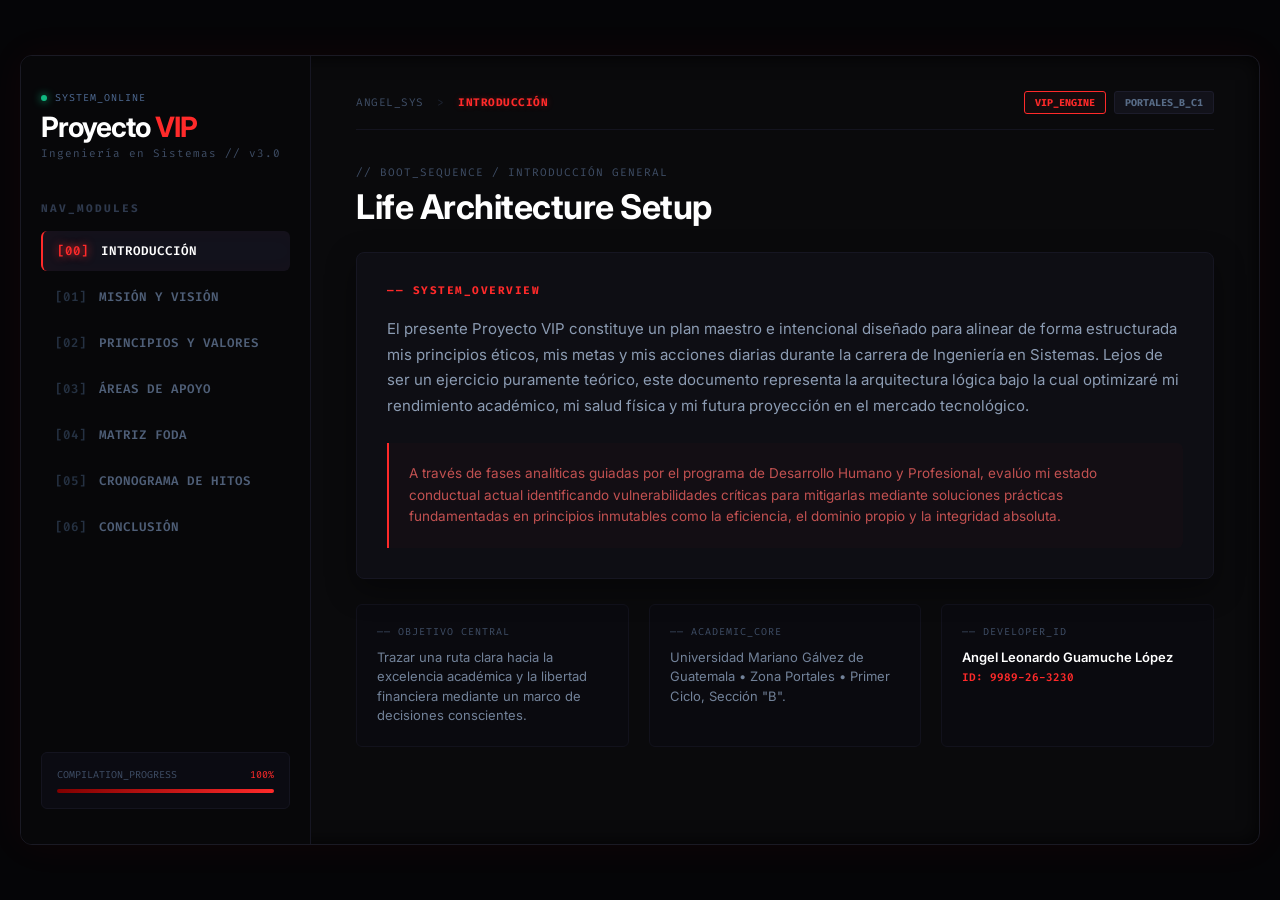
==== commit de002530: "Add files via upload" ====
--- a/index.html
+++ b/index.html
@@ -1,433 +1,311 @@
 <!DOCTYPE html>
 <html lang="es">
 <head>
-  <meta charset="UTF-8" />
-  <meta name="viewport" content="width=device-width, initial-scale=1.0"/>
-  <title>Proyecto VIP</title>
-  <link href="https://fonts.googleapis.com/css2?family=Syne:wght@400;600;700;800&family=JetBrains+Mono:wght@300;400;600&family=Playfair+Display:wght@400;700&display=swap" rel="stylesheet"/>
-  <link rel="stylesheet" href="styles.css" />
+    <meta charset="UTF-8">
+    <meta name="viewport" content="width=device-width, initial-scale=1.0">
+    <title>Proyecto VIP - Angel Leonardo</title>
+    <link rel="preconnect" href="https://fonts.googleapis.com">
+    <link rel="preconnect" href="https://fonts.gstatic.com" crossorigin>
+    <link href="https://fonts.googleapis.com/css2?family=Fira+Code:wght@400;600;700&family=Inter:wght@300;400;500;600;700&display=swap" rel="stylesheet">
+    <link rel="stylesheet" href="https://cdnjs.cloudflare.com/ajax/libs/font-awesome/6.5.1/css/all.min.css">
+    <link rel="stylesheet" href="styles.css">
 </head>
 <body>
-<div class="app">
-
-  <aside class="sidebar">
-    <div class="sidebar-logo">
-      <div class="logo-tag">Sistema Personal</div>
-      <div class="logo-title">Proyecto<br><span>VIP</span></div>
-      <div class="logo-sub">Ingeniería en Sistemas</div>
+
+    <div class="dashboard-container">
+        
+        <aside class="sidebar">
+            <div class="brand-section">
+                <span class="sub-brand"><span class="pulse-dot"></span> SYSTEM_ONLINE</span>
+                <h1 class="main-brand">Proyecto <span class="text-red">VIP</span></h1>
+                <span class="brand-career">Ingeniería en Sistemas // v3.0</span>
+            </div>
+
+            <div class="menu-label">NAV_MODULES</div>
+            <nav class="sidebar-menu">
+                <button class="menu-item active" onclick="switchTab(event, 'tab-intro')">
+                    <span class="menu-num">[00]</span> INTRODUCCIÓN
+                </button>
+                <button class="menu-item" onclick="switchTab(event, 'tab-vision')">
+                    <span class="menu-num">[01]</span> MISIÓN Y VISIÓN
+                </button>
+                <button class="menu-item" onclick="switchTab(event, 'tab-principles')">
+                    <span class="menu-num">[02]</span> PRINCIPIOS Y VALORES
+                </button>
+                <button class="menu-item" onclick="switchTab(event, 'tab-areas')">
+                    <span class="menu-num">[03]</span> ÁREAS DE APOYO
+                </button>
+                <button class="menu-item" onclick="switchTab(event, 'tab-foda')">
+                    <span class="menu-num">[04]</span> MATRIZ FODA
+                </button>
+                <button class="menu-item" onclick="switchTab(event, 'tab-roadmap')">
+                    <span class="menu-num">[05]</span> CRONOGRAMA DE HITOS
+                </button>
+                <button class="menu-item" onclick="switchTab(event, 'tab-conclusion')">
+                    <span class="menu-num">[06]</span> CONCLUSIÓN
+                </button>
+            </nav>
+
+            <div class="sidebar-footer">
+                <div class="progress-container">
+                    <div class="progress-text">
+                        <span>COMPILATION_PROGRESS</span>
+                        <span class="text-red font-mono">100%</span>
+                    </div>
+                    <div class="progress-bar-bg">
+                        <div class="progress-bar-fill"></div>
+                    </div>
+                </div>
+            </div>
+        </aside>
+
+        <main class="main-content">
+            
+            <header class="top-header">
+                <div class="breadcrumb">
+                    <span>ANGEL_SYS</span> <span class="separator">></span> <span class="active-path" id="path-indicator">INTRODUCCIÓN</span>
+                </div>
+                <div class="header-badges">
+                    <span class="badge badge-outline">VIP_ENGINE</span>
+                    <span class="badge badge-filled">PORTALES_B_C1</span>
+                </div>
+            </header>
+
+            <div class="workspace">
+                
+                <div id="tab-intro" class="tab-pane active">
+                    <div class="module-title">// BOOT_SEQUENCE / INTRODUCCIÓN GENERAL</div>
+                    <h2 class="section-heading">Life Architecture Setup</h2>
+
+                    <div class="glass-card">
+                        <div class="card-subtitle">—— SYSTEM_OVERVIEW</div>
+                        <p class="description-text">
+                            El presente Proyecto VIP constituye un plan maestro e intencional diseñado para alinear de forma estructurada mis principios éticos, mis metas y mis acciones diarias durante la carrera de Ingeniería en Sistemas. Lejos de ser un ejercicio puramente teórico, este documento representa la arquitectura lógica bajo la cual optimizaré mi rendimiento académico, mi salud física y mi futura proyección en el mercado tecnológico.
+                        </p>
+
+                        <div class="highlight-block">
+                            A través de fases analíticas guiadas por el programa de Desarrollo Humano y Profesional, evalúo mi estado conductual actual identificando vulnerabilidades críticas para mitigarlas mediante soluciones prácticas fundamentadas en principios inmutables como la eficiencia, el dominio propio y la integridad absoluta.
+                        </div>
+                    </div>
+
+                    <div class="info-grid triple">
+                        <div class="mini-card">
+                            <div class="mini-card-title">—— OBJETIVO CENTRAL</div>
+                            <p class="mini-card-text">Trazar una ruta clara hacia la excelencia académica y la libertad financiera mediante un marco de decisiones conscientes.</p>
+                        </div>
+                        <div class="mini-card">
+                            <div class="mini-card-title">—— ACADEMIC_CORE</div>
+                            <p class="mini-card-text">Universidad Mariano Gálvez de Guatemala • Zona Portales • Primer Ciclo, Sección "B".</p>
+                        </div>
+                        <div class="mini-card">
+                            <div class="mini-card-title">—— DEVELOPER_ID</div>
+                            <p class="mini-card-text white-highlight">Angel Leonardo Guamuche López<br><span class="text-red font-mono text-xs">ID: 9989-26-3230</span></p>
+                        </div>
+                    </div>
+                </div>
+
+                <div id="tab-vision" class="tab-pane">
+                    <div class="module-title">// DIRECTIVES / ARQUITECTURA ESTRATÉGICA</div>
+                    <h2 class="section-heading">Core Misión & Visión</h2>
+
+                    <div class="info-grid dual">
+                        <div class="glass-card border-red-subtle">
+                            <div class="card-subtitle"><i class="fa-solid fa-eye"></i> VISION_TARGET (META GLOBAL)</div>
+                            <p class="quote-text">
+                                "Consolidarme como un ingeniero líder e íntegro que goza de libertad financiera mediante sistemas de inversión inteligentes y un bienestar integral innegociable; construyendo un legacy de excelencia técnica, mental y física en cada área de mi vida."
+                            </p>
+                            <div class="indicator-box">
+                                <strong>Objetivo de Visión:</strong> Desarrollar un liderazgo técnico y humano mediante la ingeniería en sistemas, que me permita asegurar estabilidad financiera y equilibrio emocional para impactar positivamente en mi entorno.
+                            </div>
+                        </div>
+
+                        <div class="glass-card border-red-subtle">
+                            <div class="card-subtitle"><i class="fa-solid fa-terminal"></i> MISSION_SCRIPT (MÉTODO DE OPERACIÓN)</div>
+                            <p class="quote-text">
+                                "Optimizar mi rendimiento profesional y académico utilizando mi intuición analítica y madurez laboral para resolver problemas complejos en el sector IT, manteniendo una disciplina física y mental estricta que potencie mi salud y mi valor estratégico en equipos de alta exigencia."
+                            </p>
+                        </div>
+                    </div>
+                </div>
+
+                <div id="tab-principles" class="tab-pane">
+                    <div class="module-title">// SECURITY_ETHICS / MARCO DE PROTECCIÓN CONDUCTUAL</div>
+                    <h2 class="section-heading">VIP Principles & Upgrades</h2>
+
+                    <div class="info-grid dual">
+                        <div class="glass-card">
+                            <div class="card-subtitle">—— PRINCIPIOS VIP (SISTEMAS INMUTABLES)</div>
+                            <ul class="custom-list">
+                                <li><span class="list-num">PRN-01</span> <div><strong>Libertad Financiera:</strong> Generar apropiación y capacidad real de ahorro.</div></li>
+                                <li><span class="list-num">PRN-02</span> <div><strong>Trabajo Duro:</strong> Ejecución enfocada sin buscar atajos fáciles.</div></li>
+                                <li><span class="list-num">PRN-03</span> <div><strong>Responsabilidad:</strong> Responder plenamente por cada decisión tomada.</div></li>
+                                <li><span class="list-num">PRN-04</span> <div><strong>Productividad:</strong> Maximizar el rendimiento del tiempo disponible.</div></li>
+                                <li><span class="list-num">PRN-05</span> <div><strong>Integridad:</strong> Comportamiento intachable alineado a la moralidad.</div></li>
+                            </ul>
+                        </div>
+
+                        <div class="glass-card">
+                            <div class="card-subtitle">—— VALORES OPERATIVOS (PASSIVE BUFFS)</div>
+                            <ul class="custom-list">
+                                <li><span class="list-num badge-gray">VAL-01</span> <div><strong>Resiliencia:</strong> Sostener la marcha bajo entornos de alta exigencia.</div></li>
+                                <li><span class="list-num badge-gray">VAL-02</span> <div><strong>Disciplina:</strong> Hacer lo que corresponde por encima del estado de ánimo.</div></li>
+                                <li><span class="list-num badge-gray">VAL-03</span> <div><strong>Paciencia:</strong> Respetar la maduración cronológica de los procesos.</div></li>
+                                <li><span class="list-num badge-gray">VAL-04</span> <div><strong>Compromiso:</strong> Pacto inquebrantable con mis metas a largo plazo.</div></li>
+                                <li><span class="list-num badge-gray">VAL-05</span> <div><strong>Gratitud:</strong> Reconocimiento del camino, de la fe y los mentores.</div></li>
+                            </ul>
+                        </div>
+                    </div>
+                </div>
+
+                <div id="tab-areas" class="tab-pane">
+                    <div class="module-title">// DEPENDENCY_INJECTION / NODOS DE RED DE SEGURIDAD</div>
+                    <h2 class="section-heading">Sustento & Power Sources</h2>
+                    
+                    <div class="glass-card">
+                        <div class="card-subtitle">—— ÁREAS DE CONTROL INTEGRAL</div>
+                        <p class="description-text mb-20">
+                            Para evitar un fallo sistémico o fatiga crítica, el proyecto se distribuye en pilares fundamentales que sustentan mi crecimiento diario:
+                        </p>
+                        
+                        <div class="info-grid triple">
+                            <div class="sub-border-card">
+                                <h3><i class="fa-solid fa-brain text-red"></i> Intelectual & Laboral</h3>
+                                <p class="small-text">Respaldado por el ecosistema de la UMG y la experiencia laboral previa para acelerar la inserción en vacantes IT competitivas.</p>
+                            </div>
+                            <div class="sub-border-card">
+                                <h3><i class="fa-solid fa-heart text-red"></i> Familiar & Emocional</h3>
+                                <p class="small-text">Soporte y estabilidad de mi círculo cercano que actúa como red de mitigación de estrés en semanas cargadas.</p>
+                            </div>
+                            <div class="sub-border-card">
+                                <h3><i class="fa-solid fa-dumbbell text-red"></i> Física & Espiritual</h3>
+                                <p class="small-text">Entrenamientos de fuerza bien agendados y entrega de planes bajo la soberanía y guía de Dios ("Debemos hacer planes confiando en que Dios nos dirija").</p>
+                            </div>
+                        </div>
+                    </div>
+                </div>
+
+                <div id="tab-foda" class="tab-pane">
+                    <div class="module-title">// RISK_ANALYSIS / REVISIÓN ESTRATÉGICA DE ENTORNO</div>
+                    <h2 class="section-heading">Matriz FODA & Mitigación</h2>
+
+                    <div class="info-grid dual">
+                        <div class="glass-card border-green-subtle">
+                            <div class="card-subtitle text-green">[ASSETS / PUNTOS FUERTES]</div>
+                            <ul class="bullet-list">
+                                <li>Capacidad destacada de aprendizaje autodidacta y enfoque en programación.</li>
+                                <li>Madurez y sólida ética de trabajo desarrollada en experiencias previas.</li>
+                                <li>Resiliencia para tramos largos y claridad absoluta de objetivos vitales.</li>
+                            </ul>
+                        </div>
+
+                        <div class="glass-card border-red-subtle">
+                            <div class="card-subtitle text-red">[BUGS / EXCEPCIONES CRÍTICAS]</div>
+                            <ul class="bullet-list">
+                                <li>Desmotivación repentina ante contenidos puramente teóricos.</li>
+                                <li>Gestión de la fatiga acumulada entre la carga laboral y los estudios.</li>
+                                <li>Distracciones externas o desgaste mental hacia los cierres de ciclo.</li>
+                            </ul>
+                        </div>
+                    </div>
+
+                    <div class="glass-card mt-20">
+                        <div class="card-subtitle">—— MITIGATION_SCRIPTS (PARCHES DE ACCIÓN)</div>
+                        <div class="timeline-logs">
+                            <div class="log-line"><span class="lbl-short">[SHORT-TERM]</span> Dedicar 1-2 horas diarias al estudio autodidacta de código y blindar los entrenamientos de fuerza.</div>
+                            <div class="log-line"><span class="lbl-mid">[MID-TERM]</span> Aprovechar la madurez laboral previa para migrar a plazas técnicas intermedias y crear un fondo de reserva financiero robusto.</div>
+                            <div class="log-line"><span class="lbl-long">[LONG-TERM]</span> Sostener la resiliencia en la recta final de la carrera, abriendo cuentas de inversión avanzadas.</div>
+                        </div>
+                    </div>
+                </div>
+
+                <div id="tab-roadmap" class="tab-pane">
+                    <div class="module-title">// TIMELINE / HITOS DE DESPLIEGUE</div>
+                    <h2 class="section-heading">Release Roadmap & Métricas</h2>
+
+                    <div class="glass-card no-padding">
+                        <table class="premium-table">
+                            <thead>
+                                <tr>
+                                    <th>RELEASE_ID</th>
+                                    <th>ACTIVIDAD DEL CORE / MISIONES</th>
+                                    <th>FASE</th>
+                                    <th>CRITICAL DEADLINE</th>
+                                </tr>
+                            </thead>
+                            <tbody>
+                                <tr>
+                                    <td class="font-mono text-red">MET-01</td>
+                                    <td>Dominar herramientas y stacks modernos de programación de forma libre.</td>
+                                    <td>Corto Plazo</td>
+                                    <td class="font-mono label-deadline">DICIEMBRE 2026</td>
+                                </tr>
+                                <tr>
+                                    <td class="font-mono text-red">MET-02</td>
+                                    <td>Culminar e ingresar limpio al segundo año de Ingeniería en Sistemas.</td>
+                                    <td>Corto Plazo</td>
+                                    <td class="font-mono label-deadline">DICIEMBRE 2026</td>
+                                </tr>
+                                <tr>
+                                    <td class="font-mono text-red">MET-03</td>
+                                    <td>Migración y estabilización formal en un empleo del sector IT.</td>
+                                    <td>Mediano Plazo</td>
+                                    <td class="font-mono label-deadline">ENERO 2028</td>
+                                </tr>
+                                <tr>
+                                    <td class="font-mono text-red">MET-04</td>
+                                    <td>Consolidación del fondo de reserva estratégico para apalancamiento.</td>
+                                    <td>Mediano Plazo</td>
+                                    <td class="font-mono label-deadline">JUNIO 2028</td>
+                                </tr>
+                                <tr>
+                                    <td class="font-mono text-red">MET-05</td>
+                                    <td>Graduación y obtención del título oficial de Ingeniería en Sistemas.</td>
+                                    <td>Largo Plazo</td>
+                                    <td class="font-mono label-deadline text-red font-bold">AGOSTO 2031</td>
+                                </tr>
+                            </tbody>
+                        </table>
+                    </div>
+                </div>
+
+                <div id="tab-conclusion" class="tab-pane">
+                    <div class="module-title">// EVALUATION / CONCLUSIÓN INTEGRAL</div>
+                    <h2 class="section-heading">Dev Review & Growth</h2>
+
+                    <div class="glass-card reflection-card">
+                        <div class="card-subtitle text-red">—— INSTRUCTION_COMPILATION_SUCCESS</div>
+                        <p class="reflection-text">
+                            "Gracias a este proyecto VIP he aprendido que el éxito no es un evento de suerte, sino un algoritmo de decisiones diarias basadas en principios inmutables como la moralidad. Cada día me sumerjo más en querer lograr todo lo propuesto dentro de este proyecto; estoy siendo más disciplinado, honesto y responsable conmigo mismo y eso me hace sentirme bien más allá de lo que quiero lograr. Disfruto el proceso y, conociendo mi capacidad real, me ha ayudado a dejar de ser tan pesimista conmigo mismo."
+                        </p>
+                        <div class="script-footer font-mono">
+                            <span>SOURCE: PORTAFOLIO_VIP_ANGEL.LOG</span>
+                            <span class="text-red">"Debemos hacer planes confiando en que Dios nos dirija" — Prov. 16:9</span>
+                        </div>
+                    </div>
+                </div>
+
+            </div>
+        </main>
     </div>
 
-    <div class="sidebar-section-label">Módulos</div>
-
-    <div class="nav-item active" onclick="switchPanel('intro', this)">
-      <span class="nav-num">00</span>
-      <span class="nav-label">Introducción</span>
-      <span class="nav-dot"></span>
-    </div>
-    <div class="nav-item" onclick="switchPanel('fase1', this)">
-      <span class="nav-num">01</span>
-      <span class="nav-label">Misión y Visión</span>
-      <span class="nav-dot"></span>
-    </div>
-    <div class="nav-item" onclick="switchPanel('fase2', this)">
-      <span class="nav-num">02</span>
-      <span class="nav-label">Gestión del Tiempo</span>
-      <span class="nav-dot"></span>
-    </div>
-    <div class="nav-item" onclick="switchPanel('fase3', this)">
-      <span class="nav-num">03</span>
-      <span class="nav-label">Libertad Financiera</span>
-      <span class="nav-dot"></span>
-    </div>
-    <div class="nav-item" onclick="switchPanel('fase4', this)">
-      <span class="nav-num">04</span>
-      <span class="nav-label">Liderazgo</span>
-      <span class="nav-dot"></span>
-    </div>
-    <div class="nav-item" onclick="switchPanel('fase5', this)">
-      <span class="nav-num">05</span>
-      <span class="nav-label">Dominio Propio</span>
-      <span class="nav-dot"></span>
-    </div>
-    <div class="nav-item" onclick="switchPanel('fase6', this)">
-      <span class="nav-num">06</span>
-      <span class="nav-label">Vida Dinámica</span>
-      <span class="nav-dot"></span>
-    </div>
-    <div class="nav-item" onclick="switchPanel('fase7', this)">
-      <span class="nav-num">07</span>
-      <span class="nav-label">Moralidad</span>
-      <span class="nav-dot"></span>
-    </div>
-    <div class="nav-item" onclick="switchPanel('conclusion', this)">
-      <span class="nav-num">08</span>
-      <span class="nav-label">Conclusión</span>
-      <span class="nav-dot"></span>
-    </div>
-
-    <div class="sidebar-footer">
-      <div class="progress-label">
-        <span>Progreso del Proyecto</span>
-        <span id="prog-pct">100%</span>
-      </div>
-      <div class="progress-bar">
-        <div class="progress-fill" id="prog-fill" style="width:100%"></div>
-      </div>
-    </div>
-  </aside>
-
-  <div class="main">
-    <div class="topbar">
-      <div class="breadcrumb">PROYECTO VIP &nbsp;/&nbsp; <span id="bread-current">INTRODUCCIÓN</span></div>
-      <div class="status-badges">
-        <div class="badge badge-gold">VIP</div>
-        <div class="badge badge-cyan">Ing. Sistemas</div>
-      </div>
-    </div>
-
-    <div class="content">
-
-      <div id="panel-intro" class="panel active">
-        <div class="section-header">
-          <div class="section-eyebrow">Módulo 00</div>
-          <div class="section-title">Bienvenido al<br><em>Proyecto VIP</em></div>
-        </div>
-
-        <div class="intro-hero">
-          <div class="card-title">Plan Maestro Personal</div>
-          <p class="card-text">
-            El presente Proyecto VIP constituye un plan maestro e intencional diseñado para alinear de forma estructurada mis principios éticos, mis metas y mis acciones diarias durante la carrera de Ingeniería en Sistemas. Lejos de ser un ejercicio puramente teórico, este documento representa la arquitectura lógica bajo la cual optimizaré mi rendimiento académico, mi salud física y mi futura proyección en el mercado tecnológico.
-          </p>
-          <div class="highlight-box">
-            <p>A través de siete fases analíticas, evalúo mi estado conductual actual identificando vulnerabilidades críticas como la procrastinación digital, el gasto reactivo por gratificación instantánea y la falta de un propósito centralizado. Para mitigar estos fallos, implemento soluciones prácticas fundamentadas en principios inmutables como la <strong>eficiencia</strong>, el <strong>dominio propio</strong> y la <strong>integridad absoluta</strong>.</p>
-          </div>
-        </div>
-
-        <div class="grid-3" style="margin-bottom:24px">
-          <div class="card">
-            <div class="card-title">Objetivo Central</div>
-            <p class="card-text">Trazar una ruta clara hacia la excelencia y la libertad financiera, asumiendo la responsabilidad total de mis decisiones.</p>
-          </div>
-          <div class="card">
-            <div class="card-title">Fases Analíticas</div>
-            <p class="card-text" style="font-size:28px;font-family:'Syne',sans-serif;font-weight:800;color:var(--gold);margin:4px 0">7</p>
-            <p class="card-text">Fases completas diseñadas para mitigar errores de conducta y potenciar el rendimiento.</p>
-          </div>
-          <div class="card">
-            <div class="card-title">Meta Final</div>
-            <p class="card-text">Consolidarme como un líder técnico y humano capaz de aportar valor estratégico a la sociedad.</p>
-          </div>
-        </div>
-      </div>
-
-      <div id="panel-fase1" class="panel">
-        <div class="section-header">
-          <div class="section-eyebrow">Fase I</div>
-          <div class="section-title">Misión, <em>Visión</em><br>y Metas</div>
-        </div>
-
-        <div class="vision-mission-grid" style="margin-bottom:24px">
-          <div class="vm-card vision">
-            <div class="vm-label">Visión</div>
-            <p class="card-text">Consolidarme como un ingeniero líder e íntegro que goza de libertad financiera mediante sistemas de inversión inteligentes y un bienestar integral innegociable; construyendo un legado de excelencia técnica, mental y física en cada área de mi vida.</p>
-          </div>
-          <div class="vm-card mision">
-            <div class="vm-label">Misión</div>
-            <p class="card-text">Optimizar mi rendimiento profesional y académico utilizando mi intuición analítica y madurez laboral para resolver problemas complejos en el sector IT, manteniendo una disciplina física y mental estricta que potencie mi salud y mi valor estratégico en equipos de alta exigencia.</p>
-          </div>
-        </div>
-
-        <div class="card-title" style="padding:0 0 16px; font-size:10px; letter-spacing:0.2em; color:var(--gold); display:flex; align-items:center; gap:8px;">
-          <span style="width:12px; height:1px; background:var(--gold); display:inline-block"></span>
-          METAS POR HORIZONTE TEMPORAL
-        </div>
-        <div class="metas-grid">
-          <div class="meta-card">
-            <div class="meta-timeline">Corto Plazo</div>
-            <div class="meta-period">1 Año</div>
-            <ul class="meta-items">
-              <li>Culminar en limpio el primer año de Universidad.</li>
-              <li>Conseguir un empleo inicial en el área de IT.</li>
-              <li>Dominar de forma autodidacta una herramienta de programación.</li>
-            </ul>
-            <div class="meta-num">01</div>
-          </div>
-          <div class="meta-card">
-            <div class="meta-timeline">Mediano Plazo</div>
-            <div class="meta-period">2-3 Años</div>
-            <ul class="meta-items">
-              <li>Asegurar una plaza sólida como Desarrollador Junior.</li>
-              <li>Obtener certificaciones internacionales de peso en IT.</li>
-              <li>Estabilizarme en soporte técnico avanzado.</li>
-            </ul>
-            <div class="meta-num">02</div>
-          </div>
-          <div class="meta-card">
-            <div class="meta-timeline">Largo Plazo</div>
-            <div class="meta-period">4-5 Años</div>
-            <ul class="meta-items">
-              <li>Obtener el título de Ingeniería en Sistemas.</li>
-              <li>Iniciar una maestría de alta demanda (IA o Ciencia de Datos).</li>
-              <li>Estructurar un portafolio diversificado de inversión.</li>
-            </ul>
-            <div class="meta-num">03</div>
-          </div>
-        </div>
-      </div>
-
-      <div id="panel-fase2" class="panel">
-        <div class="section-header">
-          <div class="section-eyebrow">Fase II</div>
-          <div class="section-title">Gestión del<br><em>Tiempo</em></div>
-        </div>
-
-        <div class="grid-2" style="margin-bottom:24px">
-          <div class="card" style="border-color:rgba(240,82,82,0.2)">
-            <div class="card-title" style="color:var(--red)">Diagnóstico Actual</div>
-            <p class="card-text">Actualmente, mi gestión del tiempo es reactiva y se ve afectada por la procrastinación en redes sociales. Para ser altamente productivo, aplicaré de forma estricta el principio de <strong>Eficiencia</strong> (hacer las cosas bien desde la primera vez) y la <strong>Autodisciplina</strong>.</p>
-          </div>
-          <div class="card" style="border-color:rgba(52,211,153,0.2)">
-            <div class="card-title" style="color:var(--green)">Plan de Acción</div>
-            <p class="card-text">Implementaré un sistema digital de organización personal por bloques de tiempo (<strong>Time Blocking</strong>). Esto me permitirá optimizar el cumplimiento de tareas universitarias obligatorias de forma rápida y liberar <strong style="color:var(--gold-light)">2 horas diarias</strong> exclusivas para programación autónoma y disciplina física.</p>
-          </div>
-        </div>
-
-        <div class="card" style="margin-bottom:20px">
-          <div class="card-title">Bloques de Tiempo Diarios — Visualización Semanal</div>
-          <div class="time-block-visual">
-            <div class="tb-day"><div class="tb-day-name">LUN</div><div class="tb-block tb-uni">Univ</div><div class="tb-block tb-code">Code</div><div class="tb-block tb-fis">Fís</div></div>
-            <div class="tb-day"><div class="tb-day-name">MAR</div><div class="tb-block tb-uni">Univ</div><div class="tb-block tb-code">Code</div><div class="tb-block tb-rest">Rest</div></div>
-            <div class="tb-day"><div class="tb-day-name">MIÉ</div><div class="tb-block tb-uni">Univ</div><div class="tb-block tb-code">Code</div><div class="tb-block tb-fis">Fís</div></div>
-            <div class="tb-day"><div class="tb-day-name">JUE</div><div class="tb-block tb-uni">Univ</div><div class="tb-block tb-code">Code</div><div class="tb-block tb-rest">Rest</div></div>
-            <div class="tb-day"><div class="tb-day-name">VIE</div><div class="tb-block tb-uni">Univ</div><div class="tb-block tb-code">Code</div><div class="tb-block tb-fis">Fís</div></div>
-            <div class="tb-day"><div class="tb-day-name">SÁB</div><div class="tb-block tb-code">Code</div><div class="tb-block tb-fis">Fís</div><div class="tb-block tb-rest">Rest</div></div>
-            <div class="tb-day"><div class="tb-day-name">DOM</div><div class="tb-block tb-rest">Plan</div><div class="tb-block tb-rest">Rest</div><div class="tb-block tb-rest">Rest</div></div>
-          </div>
-          <div style="display:flex; gap:16px; flex-wrap:wrap; margin-top:8px">
-            <div style="display:flex; align-items:center; gap:6px"><div style="width:10px; height:10px; border-radius:2px; background:rgba(79,195,247,0.4)"></div><span style="font-size:10px; color:var(--text-muted)">Tareas Universitarias</span></div>
-            <div style="display:flex; align-items:center; gap:6px"><div style="width:10px; height:10px; border-radius:2px; background:rgba(201,168,76,0.4)"></div><span style="font-size:10px; color:var(--text-muted)">Programación Autónoma</span></div>
-            <div style="display:flex; align-items:center; gap:6px"><div style="width:10px; height:10px; border-radius:2px; background:rgba(52,211,153,0.3)"></div><span style="font-size:10px; color:var(--text-muted)">Disciplina Física (Gimnasio)</span></div>
-            <div style="display:flex; align-items:center; gap:6px"><div style="width:10px; height:10px; border-radius:2px; background:rgba(255,255,255,0.06)"></div><span style="font-size:10px; color:var(--text-muted)">Descanso / Planificación</span></div>
-          </div>
-        </div>
-      </div>
-
-      <div id="panel-fase3" class="panel">
-        <div class="section-header">
-          <div class="section-eyebrow">Fase III</div>
-          <div class="section-title">Libertad<br><em>Financiera</em></div>
-        </div>
-
-        <div class="finance-header">
-          <div>
-            <div class="card-title" style="margin-bottom:4px">Balance Mensual</div>
-            <p class="card-text">Transición del modelo de consumo al modelo de optimización.</p>
-          </div>
-          <div class="finance-kpi">
-            <div class="kpi-label">Ingresos Totales</div>
-            <div class="kpi-value green">Q6,000.00</div>
-          </div>
-        </div>
-
-        <div class="renuncia-box">
-          <div class="renuncia-icon">!</div>
-          <div class="renuncia-text">
-            <strong>El Principio de la Renuncia:</strong> Bloqueo intencional y estratégico contra la gratificación instantánea. Renuncio formalmente a la compra impulsiva de dispositivos innecesarios, ropa de marca por estatus o consumo desmedido de comida rápida.
-          </div>
-        </div>
-
-        <div class="budget-compare">
-          <div>
-            <div class="budget-col-title error">Estado Inicial (Ahorro Q0.00)</div>
-            <div class="budget-item">
-              <span class="budget-item-label">Apoyo en el Hogar</span>
-              <div class="budget-item-bar"><div class="budget-item-fill c-hogar" style="width: 33%"></div></div>
-              <span class="budget-item-amount">Q2,000.00</span>
-            </div>
-            <div class="budget-item">
-              <span class="budget-item-label">Transporte y Comida</span>
-              <div class="budget-item-bar"><div class="budget-item-fill c-trans" style="width: 25%"></div></div>
-              <span class="budget-item-amount">Q1,500.00</span>
-            </div>
-            <div class="budget-item">
-              <span class="budget-item-label">Antojos / Salidas</span>
-              <div class="budget-item-bar"><div class="budget-item-fill c-grat" style="width: 21%"></div></div>
-              <span class="budget-item-amount">Q1,300.00</span>
-            </div>
-            <div class="budget-item">
-              <span class="budget-item-label">Universidad</span>
-              <div class="budget-item-bar"><div class="budget-item-fill c-uni" style="width: 20%"></div></div>
-              <span class="budget-item-amount">Q1,200.00</span>
-            </div>
-          </div>
-
-          <div>
-            <div class="budget-col-title optimal">Presupuesto Proyectado Optimizado</div>
-            <div class="budget-item">
-              <span class="budget-item-label">Apoyo en el Hogar</span>
-              <div class="budget-item-bar"><div class="budget-item-fill c-hogar" style="width: 33%"></div></div>
-              <span class="budget-item-amount">Q2,000.00</span>
-            </div>
-            <div class="budget-item">
-              <span class="budget-item-label">Gastos Operativos</span>
-              <div class="budget-item-bar"><div class="budget-item-fill c-ops" style="width: 23%"></div></div>
-              <span class="budget-item-amount">Q1,400.00</span>
-            </div>
-            <div class="budget-item">
-              <span class="budget-item-label">Universidad</span>
-              <div class="budget-item-bar"><div class="budget-item-fill c-uni" style="width: 20%"></div></div>
-              <span class="budget-item-amount">Q1,200.00</span>
-            </div>
-            <div class="budget-item">
-              <span class="budget-item-label">Educación / Salud</span>
-              <div class="budget-item-bar"><div class="budget-item-fill c-edu" style="width: 13%"></div></div>
-              <span class="budget-item-amount">Q800.00</span>
-            </div>
-            <div class="budget-item" style="border-color: rgba(201,168,76,0.3)">
-              <span class="budget-item-label" style="color:var(--gold-light)">Ahorro Inversión (10%)</span>
-              <div class="budget-item-bar"><div class="budget-item-fill c-ahorro" style="width: 10%"></div></div>
-              <span class="budget-item-amount" style="color:var(--gold-light)">Q600.00</span>
-            </div>
-          </div>
-        </div>
-      </div>
-
-      <div id="panel-fase4" class="panel">
-        <div class="section-header">
-          <div class="section-eyebrow">Fase IV</div>
-          <div class="section-title">Liderazgo<br><em>de Calidad</em></div>
-        </div>
-
-        <div class="leadership-grid">
-          <div class="pillar-card">
-            <div class="pillar-num">01</div>
-            <div class="pillar-icon-label">Principio</div>
-            <div class="pillar-heading">Influencia Positiva</div>
-            <p class="card-text">Como futuro Ingeniero en Sistemas, entiendo que el verdadero valor de un líder tecnológico radica en facilitar el flujo y la experiencia de trabajo de los demás. No se trata de imponer conocimiento, sino de guiar.</p>
-          </div>
-          <div class="pillar-card">
-            <div class="pillar-num">02</div>
-            <div class="pillar-icon-label">En la Práctica</div>
-            <div class="pillar-heading">Liderazgo de Servicio</div>
-            <p class="card-text">Me comprometo a resolver activamente los bloqueos de código de mi equipo, guiar con total paciencia y empatía a quienes les cuesta dominar la lógica algorítmica y mantener una postura humilde y accesible en todo momento.</p>
-          </div>
-        </div>
-      </div>
-
-      <div id="panel-fase5" class="panel">
-        <div class="section-header">
-          <div class="section-eyebrow">Fase V</div>
-          <div class="section-title">Dominio<br><em>Propio</em></div>
-        </div>
-
-        <div class="dominio-visual">
-          <div class="estado-card antes">
-            <div class="estado-tag">Patrón Reactivo (Bug)</div>
-            <div class="estado-title">Escape Incontrolado</div>
-            <p class="card-text">Uso compulsivo de redes sociales y sesiones de videojuegos largas en momentos inadecuados, utilizándolos como un escape reactivo que alimenta la procrastinación.</p>
-          </div>
-          <div class="estado-card despues">
-            <div class="estado-tag">Patrón Proactivo (Mitigado)</div>
-            <div class="estado-title">Recompensa Regulada</div>
-            <p class="card-text">Aplicación estricta de dominio propio: los videojuegos y las redes sociales quedan relegados al final de la jornada diaria, ejecutándose únicamente como un premio tras validar el 100% de mis deberes académicos y físicos.</p>
-          </div>
-        </div>
-      </div>
-
-      <div id="panel-fase6" class="panel">
-        <div class="section-header">
-          <div class="section-eyebrow">Fase VI</div>
-          <div class="section-title">Vida<br><em>Dinámica</em></div>
-        </div>
-
-        <div class="vida-stat-row">
-          <div class="stat-block">
-            <div class="stat-block-num">4h</div>
-            <div class="stat-block-label">Mensuales de Servicio</div>
-          </div>
-          <div class="stat-block">
-            <div class="stat-block-num">0%</div>
-            <div class="stat-block-label">Costo Comunitario</div>
-          </div>
-          <div class="stat-block">
-            <div class="stat-block-num">+1</div>
-            <div class="stat-block-label">Impacto Social</div>
-          </div>
-        </div>
-
-        <div class="card">
-          <div class="card-title">Responsabilidad Tecnológica y Generosidad</div>
-          <p class="card-text">
-            Una vida exitosa no es egoísta. Dedicaré formalmente 4 horas al mes para brindar tutorías gratuitas de lógica de programación y soporte técnico básico a jóvenes de institutos públicos o de mi comunidad que no tienen la capacidad económica de acceder a educación tecnológica privada. El objetivo es poner mi talento de ingeniería al servicio del entorno, manteniendo una actitud constructiva y de alto impacto humano.
-          </p>
-        </div>
-      </div>
-
-      <div id="panel-fase7" class="panel">
-        <div class="section-header">
-          <div class="section-eyebrow">Fase VII</div>
-          <div class="section-title">Moralidad e<br><em>Integridad</em></div>
-        </div>
-
-        <div class="card" style="margin-bottom: 24px; border-color: rgba(201,168,76,0.2)">
-          <div class="card-title">Firma de Autenticidad Académica y Profesional</div>
-          <p class="card-text" style="font-size:13.5px; line-height: 1.95; color: #fff;">
-            "Como futuro profesional en Ingeniería en Sistemas, entiendo que la tecnología es una herramienta de poder y que tendré acceso a información privilegiada, propiedad intelectual y sistemas críticos. Asumo el compromiso innegociable de basar mi carrera en la integridad absoluta, rechazando por completo el plagio, las soluciones fáciles o el uso deshonesto de herramientas que simulen un conocimiento que no he construido de forma real. En mis desarrollos y entornos laborales, utilizaré únicamente herramientas legítimas y librerías de código abierto respetando rigurosamente sus licencias de autor, descartando el software pirata que vulnera el esfuerzo de otros programadores. Me comprometo a diseñar software transparente y responsable que proteja con total confidencialidad la privacidad de los datos de los usuarios, asegurando con madurez y firmeza que mi crecimiento financiero o el estatus profesional jamás estarán por encima de mis valores éticos ni de la confianza que depositen en mí."
-          </p>
-        </div>
-      </div>
-
-      <div id="panel-conclusion" class="panel">
-        <div class="section-header">
-          <div class="section-eyebrow">Módulo 08</div>
-          <div class="section-title">Arquitectura Final<br><em>Conclusión</em></div>
-        </div>
-
-        <div class="conclusion-hero">
-          <div class="card-title">Cierre del Plan Estratégico</div>
-          <p class="card-text">
-            La realización de este Proyecto VIP me permite concluir que el éxito integral y la trascendencia profesional no son el resultado del azar o de un algoritmo de suerte, sino la consecuencia directa de un diseño de vida planificado y ejecutado con estricta autodisciplina. Al consolidar estas fases, logro mapear de forma nítida mis objetivos, garantizando un equilibrio innegociable entre mis capacidades analíticas en IT, mi salud física y la construcción de un carácter sólido.
-          </p>
-          <p class="card-text" style="margin-top: 14px;">
-            Este ejercicio me desconecta de una postura puramente reactiva ante el entorno y me posiciona como el programador de mi propio destino. Herramientas de optimización como el Time Blocking, el control financiero bajo el principio de la renuncia, el liderazgo de servicio y un firewall ético contra la deshonestidad académica, constituyen las librerías fundamentales para que mi vida no sufra un colapso.
-          </p>
-        </div>
-
-        <div class="card-title" style="padding:10px 0; font-size:10px;">LIBRERÍAS DE CONDUCTA INSTALADAS</div>
-        <div class="libs-grid">
-          <div class="lib-item"><code>Time Blocking</code> Optimización de recursos de tiempo.</div>
-          <div class="lib-item"><code>Principio de Renuncia</code> Mitigación de fugas financieras.</div>
-          <div class="lib-item"><code>Liderazgo de Servicio</code> Soporte técnico y mentoría a terceros.</div>
-          <div class="lib-item"><code>Firewall Ético</code> Cero plagio e integridad absoluta de código.</div>
-        </div>
-      </div>
-
-    </div>
-  </div>
-</div>
-
-<script>
-  function switchPanel(panelId, element) {
-    // Desactivar todos los paneles
-    const panels = document.querySelectorAll('.panel');
-    panels.forEach(p => p.classList.remove('active'));
-    
-    // Activar el seleccionado
-    const targetPanel = document.getElementById('panel-' + panelId);
-    if(targetPanel) targetPanel.classList.add('active');
-    
-    // Cambiar estado de navegación en el Sidebar
-    const navItems = document.querySelectorAll('.nav-item');
-    navItems.forEach(item => item.classList.remove('active'));
-    element.classList.add('active');
-    
-    // Actualizar Texto del Breadcrumb superior
-    const breadcrumbCurrent = document.getElementById('bread-current');
-    breadcrumbCurrent.innerText = element.querySelector('.nav-label').innerText;
-    
-    // Desplazar vista hacia arriba de forma fluida
-    document.querySelector('.main').scrollTop = 0;
-  }
-</script>
+    <script>
+        function switchTab(event, tabId) {
+            // Ocultar paneles activos
+            const panes = document.querySelectorAll('.tab-pane');
+            panes.forEach(pane => pane.classList.remove('active'));
+
+            // Quitar clase activa a botones
+            const menuItems = document.querySelectorAll('.menu-item');
+            menuItems.forEach(item => item.classList.remove('active'));
+
+            // Activar el panel y botón correspondientes
+            document.getElementById(tabId).classList.add('active');
+            event.currentTarget.classList.add('active');
+
+            // Actualizar dinámicamente la miga de pan superior omitiendo códigos de corchetes
+            const pathText = event.currentTarget.innerText.replace(/\[\d+\]/g, '').trim();
+            document.getElementById('path-indicator').innerText = pathText;
+        }
+    </script>
 </body>
-</html>
+</html>
--- a/styles.css
+++ b/styles.css
@@ -1,463 +1,529 @@
-:root {
-  --bg: #080c10;
-  --surface: #0d1219;
-  --surface2: #111820;
-  --border: #1e2a38;
-  --gold: #ff1a1a;          /* Cambiado a tu color Rojo Principal */
-  --gold-light: #ff4d4d;    /* Rojo claro para contrastes */
-  --gold-dim: rgba(255, 26, 26, 0.08); /* Fondo rojo sutil */
-  --cyan: #4fc3f7;
-  --cyan-dim: rgba(79,195,247,0.08);
-  --text: #dce8f5;
-  --text-muted: #5e7a96;
-  --text-dim: #3a5068;
-  --red: #f05252;
-  --green: #34d399;
-}
-
-*, *::before, *::after { 
-  box-sizing: border-box; 
-  margin: 0; 
-  padding: 0; 
-}
-
-html { 
-  scroll-behavior: smooth; 
+/* --- RESET GENÉRICO Y CONFIGURACIÓN BASE --- */
+* {
+    margin: 0;
+    padding: 0;
+    box-sizing: border-box;
 }
 
 body {
-  background: var(--bg);
-  color: var(--text);
-  font-family: 'JetBrains Mono', monospace;
-  min-height: 100vh;
-  overflow-x: hidden;
-}
-
-/* ── NOISE OVERLAY ── */
-body::before {
-  content: '';
-  position: fixed; inset: 0;
-  background-image: url("data:image/svg+xml,%3Csvg viewBox='0 0 256 256' xmlns='http://www.w3.org/2000/svg'%3E%3Cfilter id='noise'%3E%3CfeTurbulence type='fractalNoise' baseFrequency='0.9' numOctaves='4' stitchTiles='stitch'/%3E%3C/filter%3E%3Crect width='100%25' height='100%25' filter='url(%23noise)' opacity='0.03'/%3E%3C/svg%3E");
-  pointer-events: none; z-index: 999; opacity: 0.4;
-}
-
-/* ── LAYOUT ── */
-.app { display: flex; min-height: 100vh; }
-
-/* ── SIDEBAR ── */
+    font-family: 'Inter', sans-serif;
+    background-color: #050507; /* Oscuridad absoluta cyberpunk */
+    color: #a4b3c6; /* Texto base limpio y legible */
+    min-height: 100vh;
+    display: flex;
+    justify-content: center;
+    align-items: center;
+    padding: 20px;
+}
+
+/* --- CONTENEDOR MAESTRO DEL DASHBOARD NEÓN --- */
+.dashboard-container {
+    width: 100%;
+    max-width: 1350px;
+    height: 790px;
+    background-color: #0a0a0c; /* Base de interfaz estilo Gamer */
+    border: 1px solid #1a1a24;
+    border-radius: 12px;
+    display: grid;
+    grid-template-columns: 290px 1fr;
+    box-shadow: 0 0 40px rgba(255, 42, 42, 0.05), inset 0 0 20px rgba(0, 0, 0, 0.8);
+    overflow: hidden;
+}
+
+/* --- SIDEBAR LATERAL DE OPERACIONES --- */
 .sidebar {
-  width: 280px; min-height: 100vh;
-  background: var(--surface);
-  border-right: 1px solid var(--border);
-  display: flex; flex-direction: column;
-  position: sticky; top: 0; height: 100vh;
-  overflow-y: auto; flex-shrink: 0;
-}
-.sidebar-logo {
-  padding: 32px 24px 20px;
-  border-bottom: 1px solid var(--border);
-}
-.logo-tag {
-  font-family: 'JetBrains Mono', monospace;
-  font-size: 10px; letter-spacing: 0.25em;
-  color: var(--gold); text-transform: uppercase;
-  margin-bottom: 6px;
-}
-.logo-title {
-  font-family: 'Syne', sans-serif;
-  font-size: 26px; font-weight: 800;
-  color: #fff; line-height: 1;
-}
-.logo-title span {
-  color: var(--gold);
-  background: linear-gradient(90deg, var(--gold), var(--gold-light));
-  -webkit-background-clip: text; -webkit-text-fill-color: transparent;
-}
-.logo-sub {
-  font-size: 10px; color: var(--text-muted);
-  margin-top: 4px; letter-spacing: 0.1em;
-}
-
-.sidebar-section-label {
-  font-size: 9px; letter-spacing: 0.25em; text-transform: uppercase;
-  color: var(--text-dim); padding: 20px 24px 8px;
-}
-
-.nav-item {
-  display: flex; align-items: center; gap: 12px;
-  padding: 10px 24px; cursor: pointer;
-  transition: all 0.2s; border-left: 2px solid transparent;
-  position: relative;
-}
-.nav-item:hover { background: var(--gold-dim); }
-.nav-item.active {
-  background: var(--gold-dim);
-  border-left-color: var(--gold);
-}
-.nav-item.active .nav-label { color: var(--gold-light); }
-.nav-num {
-  font-size: 10px; color: var(--text-dim);
-  font-family: 'JetBrains Mono', monospace;
-  min-width: 20px;
-}
-.nav-item.active .nav-num { color: var(--gold); }
-.nav-label {
-  font-size: 11px; letter-spacing: 0.05em;
-  color: var(--text-muted); font-weight: 400;
-  text-transform: uppercase;
-}
-.nav-dot {
-  width: 5px; height: 5px; border-radius: 50%;
-  background: var(--gold); margin-left: auto;
-  opacity: 0; transition: opacity 0.2s;
-}
-.nav-item.active .nav-dot { opacity: 1; }
-
+    background-color: #070709; /* Un tono más oscuro para contraste lateral */
+    border-right: 1px solid #161622;
+    padding: 35px 20px;
+    display: flex;
+    flex-direction: column;
+}
+
+.brand-section {
+    margin-bottom: 40px;
+    position: relative;
+}
+
+.sub-brand {
+    font-family: 'Fira Code', monospace;
+    font-size: 10px;
+    color: #4f6b94;
+    letter-spacing: 1px;
+    display: flex;
+    align-items: center;
+    gap: 8px;
+    margin-bottom: 6px;
+}
+
+/* Punto de estado latiendo en verde */
+.pulse-dot {
+    width: 6px;
+    height: 6px;
+    background-color: #10b981;
+    border-radius: 50%;
+    box-shadow: 0 0 8px #10b981;
+    animation: pulseGlow 2s infinite;
+}
+
+@keyframes pulseGlow {
+    0%, 100% { opacity: 1; transform: scale(1); }
+    50% { opacity: 0.3; transform: scale(0.9); }
+}
+
+.main-brand {
+    font-size: 28px;
+    color: #ffffff;
+    font-weight: 700;
+    letter-spacing: -1px;
+}
+
+.brand-career {
+    font-family: 'Fira Code', monospace;
+    font-size: 11px;
+    color: #3f4e66;
+    letter-spacing: 1px;
+    display: block;
+    margin-top: 2px;
+}
+
+.menu-label {
+    font-family: 'Fira Code', monospace;
+    font-size: 11px;
+    color: #2e394d;
+    letter-spacing: 2px;
+    margin-bottom: 15px;
+    font-weight: 700;
+}
+
+.sidebar-menu {
+    display: flex;
+    flex-direction: column;
+    gap: 6px;
+    flex-grow: 1;
+}
+
+/* BOTONES INTEGRADOS TIPO GAMER */
+.menu-item {
+    background: none;
+    border: none;
+    outline: none;
+    width: 100%;
+    text-align: left;
+    padding: 12px 14px;
+    font-size: 12.5px;
+    font-weight: 600;
+    font-family: 'Fira Code', monospace;
+    color: #4f5f78;
+    border-radius: 6px;
+    cursor: pointer;
+    display: flex;
+    align-items: center;
+    gap: 12px;
+    transition: all 0.2s cubic-bezier(0.4, 0, 0.2, 1);
+}
+
+.menu-num {
+    color: #253142;
+    transition: color 0.2s;
+}
+
+.menu-item:hover {
+    background-color: rgba(255, 42, 42, 0.02);
+    color: #a4b3c6;
+}
+
+/* Estado activo con iluminación de circuito neón */
+.menu-item.active {
+    background-color: #12121c;
+    color: #ffffff;
+    border-left: 2px solid #ff2a2a;
+    box-shadow: inset 10px 0 20px rgba(255, 42, 42, 0.03);
+}
+
+.menu-item.active .menu-num {
+    color: #ff2a2a;
+    text-shadow: 0 0 8px #ff2a2a;
+}
+
+/* BARRA DE PROGRESO DE CRONOGRAMA INTEGRADA */
 .sidebar-footer {
-  margin-top: auto; padding: 20px 24px;
-  border-top: 1px solid var(--border);
-}
-.progress-label {
-  display: flex; justify-content: space-between;
-  font-size: 10px; color: var(--text-muted); margin-bottom: 8px;
-}
-.progress-bar {
-  height: 3px; background: var(--border); border-radius: 2px;
-  overflow: hidden;
-}
-.progress-fill {
-  height: 100%; border-radius: 2px;
-  background: linear-gradient(90deg, var(--gold), var(--gold-light));
-  transition: width 0.6s cubic-bezier(0.4,0,0.2,1);
-}
-
-/* ── MAIN CONTENT ── */
-.main { flex: 1; overflow-y: auto; height: 100vh; }
-
-/* ── TOP BAR ── */
-.topbar {
-  background: var(--surface);
-  border-bottom: 1px solid var(--border);
-  padding: 16px 40px;
-  display: flex; align-items: center; justify-content: space-between;
-  position: sticky; top: 0; z-index: 10;
-  backdrop-filter: blur(12px);
-}
+    margin-top: auto;
+}
+
+.progress-container {
+    background-color: #0b0b12;
+    border: 1px solid #14141f;
+    padding: 15px;
+    border-radius: 6px;
+}
+
+.progress-text {
+    display: flex;
+    justify-content: space-between;
+    font-family: 'Fira Code', monospace;
+    font-size: 10px;
+    color: #3f4e66;
+    margin-bottom: 8px;
+}
+
+.progress-bar-bg {
+    width: 100%;
+    height: 4px;
+    background-color: #14141f;
+    border-radius: 2px;
+    overflow: hidden;
+}
+
+.progress-bar-fill {
+    width: 100%;
+    height: 100%;
+    background: linear-gradient(90deg, #800000, #ff2a2a);
+    box-shadow: 0 0 8px #ff2a2a;
+}
+
+/* --- ÁREA DE CONTENIDO PRINCIPAL --- */
+.main-content {
+    padding: 35px 45px;
+    display: flex;
+    flex-direction: column;
+    overflow-y: auto;
+}
+
+/* ENCABEZADO SUPERIOR DE LA CONSOLA */
+.top-header {
+    display: flex;
+    justify-content: space-between;
+    align-items: center;
+    margin-bottom: 35px;
+    border-bottom: 1px solid #14141f;
+    padding-bottom: 15px;
+}
+
 .breadcrumb {
-  font-size: 11px; color: var(--text-muted);
-  letter-spacing: 0.1em;
-}
-.breadcrumb span { color: var(--gold); }
-.status-badges { display: flex; gap: 10px; }
+    font-family: 'Fira Code', monospace;
+    font-size: 11px;
+    letter-spacing: 0.5px;
+    color: #3f4e66;
+}
+
+.separator {
+    color: #1e2533;
+    margin: 0 6px;
+}
+
+.active-path {
+    color: #ff2a2a;
+    font-weight: 700;
+    text-shadow: 0 0 6px rgba(255, 42, 42, 0.3);
+}
+
+.header-badges {
+    display: flex;
+    gap: 8px;
+}
+
 .badge {
-  font-size: 9px; letter-spacing: 0.15em; text-transform: uppercase;
-  padding: 4px 10px; border-radius: 2px;
-}
-.badge-gold { background: var(--gold-dim); color: var(--gold); border: 1px solid rgba(255,26,26,0.2); }
-.badge-cyan { background: var(--cyan-dim); color: var(--cyan); border: 1px solid rgba(79,195,247,0.15); }
-
-/* ── CONTENT PANEL ── */
-.content { padding: 40px; animation: fadeIn 0.35s ease; }
-@keyframes fadeIn {
-  from { opacity: 0; transform: translateY(10px); }
-  to   { opacity: 1; transform: translateY(0); }
-}
-.panel { display: none; }
-.panel.active { display: block; }
-
-/* ── SECTION HEADER ── */
-.section-header { margin-bottom: 36px; }
-.section-eyebrow {
-  font-size: 10px; letter-spacing: 0.3em; text-transform: uppercase;
-  color: var(--gold); margin-bottom: 10px;
-  display: flex; align-items: center; gap: 10px;
-}
-.section-eyebrow::after {
-  content: ''; flex: 1; height: 1px;
-  background: linear-gradient(90deg, var(--border), transparent);
-  max-width: 120px;
-}
-.section-title {
-  font-family: 'Syne', sans-serif;
-  font-size: 36px; font-weight: 800; color: #fff;
-  line-height: 1.1; letter-spacing: -0.02em;
-}
-.section-title em {
-  font-style: normal; color: var(--gold);
-  background: linear-gradient(90deg, var(--gold), var(--gold-light));
-  -webkit-background-clip: text; -webkit-text-fill-color: transparent;
-}
-
-/* ── CARDS ── */
-.card {
-  background: var(--surface2);
-  border: 1px solid var(--border);
-  border-radius: 4px; padding: 28px;
-  transition: border-color 0.2s;
-}
-.card:hover { border-color: rgba(255,26,26,0.3); }
-.card-title {
-  font-size: 10px; letter-spacing: 0.2em; text-transform: uppercase;
-  color: var(--gold); margin-bottom: 16px;
-  display: flex; align-items: center; gap: 8px;
-}
-.card-title::before {
-  content: ''; width: 12px; height: 1px; background: var(--gold);
-}
-.card-text {
-  font-family: 'JetBrains Mono', monospace;
-  font-size: 12.5px; line-height: 1.9; color: #a8bfd4; font-weight: 300;
-}
-
-/* ── GRID LAYOUTS ── */
-.grid-2 { display: grid; grid-template-columns: 1fr 1fr; gap: 20px; }
-.grid-3 { display: grid; grid-template-columns: 1fr 1fr 1fr; gap: 20px; }
-
-/* ── INTRO PANEL ── */
-.intro-hero {
-  background: linear-gradient(135deg, var(--surface2) 0%, #1a0505 100%);
-  border: 1px solid var(--border);
-  border-radius: 4px; padding: 48px;
-  position: relative; overflow: hidden; margin-bottom: 24px;
-}
-.intro-hero::before {
-  content: 'VIP';
-  position: absolute; right: 40px; top: 20px;
-  font-family: 'Syne', sans-serif; font-size: 120px; font-weight: 800;
-  color: rgba(255,26,26,0.04); letter-spacing: -0.05em;
-  pointer-events: none;
-}
-.intro-hero .card-text { font-size: 13px; }
-
-.highlight-box {
-  border-left: 2px solid var(--gold);
-  padding: 16px 20px;
-  background: var(--gold-dim);
-  border-radius: 0 4px 4px 0;
-  margin-top: 20px;
-}
-.highlight-box p {
-  font-size: 11px; color: var(--gold-light); line-height: 1.8;
-  font-family: 'JetBrains Mono', monospace; font-weight: 300;
-}
-
-/* ── PHASE I ── */
-.vision-mission-grid { display: grid; grid-template-columns: 1fr 1fr; gap: 20px; margin-bottom: 24px; }
-.vm-card {
-  background: var(--surface2); border: 1px solid var(--border);
-  border-radius: 4px; padding: 28px; position: relative; overflow: hidden;
-}
-.vm-card::after {
-  content: ''; position: absolute; top: 0; left: 0; right: 0;
-  height: 2px;
-}
-.vm-card.vision::after { background: linear-gradient(90deg, var(--gold), transparent); }
-.vm-card.mision::after { background: linear-gradient(90deg, var(--cyan), transparent); }
-.vm-label {
-  font-size: 9px; letter-spacing: 0.3em; text-transform: uppercase;
-  margin-bottom: 12px;
-}
-.vm-card.vision .vm-label { color: var(--gold); }
-.vm-card.mision .vm-label { color: var(--cyan); }
-
-.metas-grid { display: grid; grid-template-columns: repeat(3, 1fr); gap: 16px; }
-.meta-card {
-  background: var(--surface2); border: 1px solid var(--border);
-  border-radius: 4px; padding: 24px;
-  position: relative; overflow: hidden;
-  transition: transform 0.2s, border-color 0.2s;
-}
-.meta-card:hover { transform: translateY(-2px); border-color: rgba(255,26,26,0.3); }
-.meta-timeline {
-  font-size: 9px; letter-spacing: 0.2em; text-transform: uppercase;
-  color: var(--gold); margin-bottom: 12px;
-}
-.meta-period {
-  font-family: 'Syne', sans-serif; font-size: 18px; font-weight: 700;
-  color: #fff; margin-bottom: 12px;
-}
-.meta-items { list-style: none; }
-.meta-items li {
-  font-size: 11px; color: #8ba8c2; line-height: 1.7;
-  padding-left: 14px; position: relative;
-  margin-bottom: 6px;
-}
-.meta-items li::before {
-  content: '>'; position: absolute; left: 0; color: var(--gold); font-size: 10px;
-}
-.meta-num {
-  position: absolute; right: 20px; bottom: 16px;
-  font-family: 'Syne', sans-serif; font-size: 52px; font-weight: 800;
-  color: rgba(255,26,26,0.05); line-height: 1;
-}
-
-/* ── PHASE II ── */
-.time-block-visual {
-  display: grid;
-  grid-template-columns: repeat(7, 1fr); gap: 8px;
-  margin: 24px 0;
-}
-.tb-day {
-  background: var(--surface2); border: 1px solid var(--border);
-  border-radius: 4px; padding: 12px 8px; text-align: center;
-}
-.tb-day-name {
-  font-size: 8px; letter-spacing: 0.15em; text-transform: uppercase;
-  color: var(--text-dim); margin-bottom: 8px;
-}
-.tb-block {
-  height: 28px; border-radius: 2px; margin-bottom: 4px;
-  display: flex; align-items: center; justify-content: center;
-  font-size: 7px; letter-spacing: 0.08em; text-transform: uppercase;
-  font-weight: 600;
-}
-.tb-uni { background: rgba(79,195,247,0.15); color: var(--cyan); }
-.tb-code { background: var(--gold-dim); color: var(--gold); }
-.tb-fis { background: rgba(52,211,153,0.1); color: var(--green); }
-.tb-rest { background: rgba(255,255,255,0.04); color: var(--text-dim); }
-
-/* ── PHASE III ── */
-.finance-header {
-  display: flex; justify-content: space-between; align-items: flex-end;
-  margin-bottom: 28px;
-}
-.finance-kpi {
-  text-align: right;
-}
-.kpi-label { font-size: 9px; letter-spacing: 0.2em; text-transform: uppercase; color: var(--text-muted); }
-.kpi-value { font-family: 'Syne', sans-serif; font-size: 32px; font-weight: 800; }
-.kpi-value.green { color: var(--green); }
-
-.budget-compare { display: grid; grid-template-columns: 1fr 1fr; gap: 24px; margin-bottom: 24px; }
-.budget-col-title {
-  font-size: 10px; letter-spacing: 0.2em; text-transform: uppercase;
-  margin-bottom: 16px; padding-bottom: 10px; border-bottom: 1px solid var(--border);
-}
-.budget-col-title.error { color: var(--red); }
-.budget-col-title.optimal { color: var(--green); }
-
-.budget-item {
-  display: flex; align-items: center; gap: 10px;
-  padding: 10px 0; border-bottom: 1px solid rgba(30,42,56,0.5);
-}
-.budget-item-bar {
-  flex: 1; height: 4px; background: var(--border); border-radius: 2px; overflow: hidden;
-}
-.budget-item-fill { height: 100%; border-radius: 2px; }
-.budget-item-label { font-size: 10px; color: var(--text-muted); min-width: 150px; }
-.budget-item-amount { font-size: 11px; font-weight: 600; min-width: 80px; text-align: right; }
-.c-uni { background: var(--cyan); }
-.c-hogar { background: #a78bfa; }
-.c-trans { background: #fb923c; }
-.c-grat { background: var(--red); }
-.c-ahorro { background: var(--gold); }
-.c-edu { background: var(--green); }
-.c-ops { background: #38bdf8; }
-
-.renuncia-box {
-  background: linear-gradient(135deg, rgba(255,26,26,0.06), transparent);
-  border: 1px solid rgba(255,26,26,0.2); border-radius: 4px;
-  padding: 24px; margin-bottom: 20px;
-  display: flex; align-items: flex-start; gap: 16px;
-}
-.renuncia-icon {
-  font-family: 'JetBrains Mono', monospace;
-  font-size: 22px; color: var(--gold); margin-top: 2px; flex-shrink: 0;
-  font-weight: bold;
-}
-.renuncia-text { font-size: 12px; color: #a8bfd4; line-height: 1.8; }
-.renuncia-text strong { color: var(--gold-light); }
-
-/* ── PHASE IV ── */
-.leadership-grid { display: grid; grid-template-columns: 1fr 1fr; gap: 20px; }
-.pillar-card {
-  background: var(--surface2); border: 1px solid var(--border);
-  border-radius: 4px; padding: 28px;
-  position: relative; overflow: hidden;
-  transition: all 0.3s;
-}
-.pillar-card:hover { border-color: rgba(255,26,26,0.3); background: linear-gradient(135deg, var(--surface2), #200a0a); }
-.pillar-num {
-  font-family: 'Syne', sans-serif; font-size: 64px; font-weight: 800;
-  color: rgba(255,26,26,0.06); position: absolute; right: 16px; top: 8px;
-  line-height: 1;
-}
-.pillar-icon-label {
-  font-size: 9px; letter-spacing: 0.25em; text-transform: uppercase;
-  color: var(--gold); margin-bottom: 12px;
-}
-.pillar-heading {
-  font-family: 'Syne', sans-serif; font-size: 18px; font-weight: 700;
-  color: #fff; margin-bottom: 12px;
-}
-
-/* ── PHASE V ── */
-.dominio-visual { display: grid; grid-template-columns: 1fr 1fr; gap: 20px; margin-bottom: 20px; }
-.estado-card {
-  border: 1px solid var(--border); border-radius: 4px; padding: 28px;
-}
-.estado-card.antes { background: rgba(240,82,82,0.04); border-color: rgba(240,82,82,0.15); }
-.estado-card.despues { background: rgba(52,211,153,0.04); border-color: rgba(52,211,153,0.15); }
-.estado-tag {
-  font-size: 9px; letter-spacing: 0.25em; text-transform: uppercase;
-  margin-bottom: 14px;
-}
-.antes .estado-tag { color: var(--red); }
-.despues .estado-tag { color: var(--green); }
-.estado-title {
-  font-family: 'Syne', sans-serif; font-size: 18px; font-weight: 700;
-  color: #fff; margin-bottom: 12px;
-}
-
-/* ── PHASE VI ── */
-.vida-stat-row { display: grid; grid-template-columns: repeat(3, 1fr); gap: 16px; margin-bottom: 24px; }
-.stat-block {
-  background: var(--surface2); border: 1px solid var(--border);
-  border-radius: 4px; padding: 24px; text-align: center;
-}
-.stat-block-num {
-  font-family: 'Syne', sans-serif; font-size: 42px; font-weight: 800;
-  color: var(--gold); line-height: 1;
-}
-.stat-block-label { font-size: 10px; color: var(--text-muted); margin-top: 8px; letter-spacing: 0.1em; }
-
-/* ── CONCLUSION ── */
-.conclusion-hero {
-  background: linear-gradient(135deg, #200a0a, var(--surface2));
-  border: 1px solid var(--border); border-radius: 4px;
-  padding: 48px; margin-bottom: 24px;
-  position: relative; overflow: hidden;
-}
-.conclusion-hero::after {
-  content: '';
-  position: absolute; bottom: -40px; right: -40px;
-  width: 200px; height: 200px; border-radius: 50%;
-  background: radial-gradient(circle, rgba(255,26,26,0.08), transparent);
-  pointer-events: none;
-}
-.libs-grid { display: grid; grid-template-columns: repeat(2, 1fr); gap: 14px; }
-.lib-item {
-  background: var(--surface2); border: 1px solid var(--border);
-  border-radius: 4px; padding: 16px 20px;
-  font-size: 11px; color: #8ba8c2;
-  display: flex; align-items: center; gap: 10px;
-}
-.lib-item code {
-  font-family: 'JetBrains Mono', monospace;
-  font-size: 10px; background: var(--gold-dim); color: var(--gold);
-  padding: 2px 6px; border-radius: 2px;
-}
-
-/* ── RESPONSIVE MOBILE ── */
-@media (max-width: 900px) {
-  .sidebar { width: 60px; }
-  .sidebar-logo, .sidebar-section-label, .nav-label, .nav-num, .nav-dot, .sidebar-footer { display: none; }
-  .nav-item { justify-content: center; padding: 14px 0; }
-  .grid-2, .grid-3, .metas-grid, .vision-mission-grid, .budget-compare,
-  .leadership-grid, .dominio-visual, .vida-stat-row, .libs-grid {
-    grid-template-columns: 1fr;
-  }
-  .time-block-visual { grid-template-columns: repeat(3, 1fr); }
-  .content { padding: 20px; }
-  .topbar { padding: 14px 20px; }
-}+    font-family: 'Fira Code', monospace;
+    font-size: 10px;
+    font-weight: 700;
+    padding: 4px 10px;
+    border-radius: 3px;
+}
+
+.badge-outline {
+    border: 1px solid #ff2a2a;
+    color: #ff2a2a;
+    background-color: rgba(255, 42, 42, 0.04);
+}
+
+.badge-filled {
+    background-color: #12121a;
+    color: #586c87;
+    border: 1px solid #1c1c2b;
+}
+
+/* ANIMACIONES DE CAMBIO DE MÓDULO */
+.tab-pane {
+    display: none;
+    animation: cyberFade 0.35s ease-out;
+}
+
+.tab-pane.active {
+    display: block;
+}
+
+@keyframes cyberFade {
+    from { opacity: 0; transform: translateY(6px); }
+    to { opacity: 1; transform: translateY(0); }
+}
+
+/* TITULARES Y TEXTOS GENERALES */
+.module-title {
+    font-family: 'Fira Code', monospace;
+    font-size: 11px;
+    color: #3f4e66;
+    margin-bottom: 6px;
+    letter-spacing: 1px;
+}
+
+.section-heading {
+    font-size: 34px;
+    color: #ffffff;
+    font-weight: 700;
+    margin-bottom: 25px;
+    letter-spacing: -0.5px;
+}
+
+/* TARJETAS NEÓN GLASS (CON EFECTO DE CRISTAL DE ALTA DENSIDAD) */
+.glass-card {
+    background-color: #0e0e14; /* Gris tech oscuro */
+    border: 1px solid #161622;
+    border-radius: 8px;
+    padding: 30px;
+    margin-bottom: 25px;
+    position: relative;
+    box-shadow: 0 10px 30px rgba(0,0,0,0.4);
+}
+
+.card-subtitle {
+    font-family: 'Fira Code', monospace;
+    font-size: 11px;
+    color: #ff2a2a;
+    font-weight: 700;
+    letter-spacing: 1.5px;
+    margin-bottom: 18px;
+}
+
+.description-text {
+    font-size: 15px;
+    color: #8c9cb3;
+    line-height: 1.7;
+    margin-bottom: 25px;
+}
+
+/* BLOQUE DE ENTORNO DESTACADO NEÓN */
+.highlight-block {
+    background-color: rgba(255, 42, 42, 0.02);
+    border-left: 2px solid #ff2a2a;
+    border-radius: 0 6px 6px 0;
+    padding: 20px;
+    font-size: 13.5px;
+    color: #c25151;
+    line-height: 1.6;
+}
+
+/* CONFIGURACIÓN DE REJILLAS */
+.info-grid {
+    display: grid;
+    gap: 20px;
+}
+
+.info-grid.dual { grid-template-columns: 1fr 1fr; }
+.info-grid.triple { grid-template-columns: repeat(3, 1fr); }
+
+/* SUBCARDS INFERIORES */
+.mini-card {
+    background-color: #0a0a0f;
+    border: 1px solid #12121c;
+    border-radius: 6px;
+    padding: 20px;
+}
+
+.mini-card-title {
+    font-family: 'Fira Code', monospace;
+    font-size: 10px;
+    color: #3f4e66;
+    letter-spacing: 1px;
+    margin-bottom: 10px;
+}
+
+.mini-card-text {
+    font-size: 13px;
+    color: #728299;
+    line-height: 1.5;
+}
+
+.white-highlight { color: #ffffff; font-weight: 600; }
+.text-xs { font-size: 11px; }
+
+/* RE-ESTRUCTURACIÓN DE TEXTOS DE MISIÓN Y VISIÓN */
+.quote-text {
+    font-size: 16px;
+    font-style: italic;
+    color: #ffffff;
+    line-height: 1.7;
+    font-weight: 300;
+}
+
+.indicator-box {
+    margin-top: 25px;
+    border-top: 1px solid #14141f;
+    padding-top: 15px;
+    font-size: 12.5px;
+    color: #63758c;
+    line-height: 1.6;
+}
+
+.indicator-box strong {
+    color: #ff2a2a;
+}
+
+/* ENTORNO PARA LISTAS DE PRINCIPIOS DE ACCIÓN */
+.custom-list {
+    list-style: none;
+    display: flex;
+    flex-direction: column;
+    gap: 15px;
+}
+
+.custom-list li {
+    font-size: 13.5px;
+    color: #8c9cb3;
+    display: flex;
+    align-items: flex-start;
+    gap: 14px;
+    line-height: 1.5;
+}
+
+.list-num {
+    font-family: 'Fira Code', monospace;
+    font-size: 10px;
+    font-weight: 700;
+    color: #ff2a2a;
+    background-color: rgba(255, 42, 42, 0.08);
+    padding: 3px 6px;
+    border-radius: 3px;
+    flex-shrink: 0;
+}
+
+.list-num.badge-gray {
+    color: #586c87;
+    background-color: #12121c;
+}
+
+/* COMPONENTE DE NODOS CON ICONOS DE SOPORTE */
+.sub-border-card {
+    background-color: #08080d;
+    border: 1px solid #12121c;
+    padding: 22px;
+    border-radius: 6px;
+}
+
+.sub-border-card h3 {
+    font-size: 14px;
+    color: #ffffff;
+    margin-bottom: 10px;
+    display: flex;
+    align-items: center;
+    gap: 10px;
+}
+
+.sub-border-card h3 i {
+    text-shadow: 0 0 10px rgba(255, 42, 42, 0.2);
+}
+
+.small-text {
+    font-size: 12.5px;
+    color: #63758c;
+    line-height: 1.6;
+}
+
+/* CAJAS DE ESTRATEGIAS (ESTILO CONSOLA SCRIPTS) */
+.bullet-list {
+    list-style: none;
+    display: flex;
+    flex-direction: column;
+    gap: 10px;
+}
+
+.bullet-list li {
+    font-size: 13px;
+    color: #8c9cb3;
+    position: relative;
+    padding-left: 15px;
+    line-height: 1.5;
+}
+
+.bullet-list li::before {
+    content: ">";
+    position: absolute;
+    left: 0;
+    color: #ff2a2a;
+    font-family: 'Fira Code', monospace;
+    font-weight: 700;
+}
+
+.timeline-logs {
+    background-color: #06060a;
+    border: 1px solid #12121c;
+    padding: 20px;
+    border-radius: 6px;
+    display: flex;
+    flex-direction: column;
+    gap: 10px;
+    font-family: 'Fira Code', monospace;
+    font-size: 12px;
+}
+
+.log-line { color: #728299; line-height: 1.5; }
+.lbl-short { color: #ff2a2a; font-weight: 700; margin-right: 10px; }
+.lbl-mid { color: #eab308; font-weight: 700; margin-right: 10px; }
+.lbl-long { color: #10b981; font-weight: 700; margin-right: 10px; }
+
+/* TABLAS CYBER INTEGRADAS */
+.no-padding { padding: 0 !important; overflow: hidden; }
+
+.premium-table {
+    width: 100%;
+    border-collapse: collapse;
+    font-size: 13px;
+}
+
+.premium-table th {
+    background-color: #09090e;
+    color: #3f4e66;
+    font-family: 'Fira Code', monospace;
+    font-size: 11px;
+    font-weight: 700;
+    text-align: left;
+    padding: 16px 24px;
+    border-bottom: 1px solid #161622;
+}
+
+.premium-table td {
+    padding: 16px 24px;
+    color: #8c9cb3;
+    border-bottom: 1px solid #12121c;
+}
+
+.premium-table tr:last-child td { border-bottom: none; }
+.label-deadline { color: #586c87; }
+
+/* CUADRO CONCLUSIVO / REFLEXIÓN FINAL */
+.reflection-card { border-left: 3px solid #ff2a2a !important; }
+
+.reflection-text {
+    font-size: 15px;
+    color: #ffffff;
+    line-height: 1.8;
+    margin-bottom: 25px;
+}
+
+.script-footer {
+    display: flex;
+    justify-content: space-between;
+    font-size: 11px;
+    color: #3f4e66;
+    border-top: 1px dashed #161622;
+    padding-top: 15px;
+}
+
+/* AUXILIARES Y CLASES MAESTRAS */
+.text-red { color: #ff2a2a !important; }
+.text-green { color: #10b981 !important; }
+.font-mono { font-family: 'Fira Code', monospace; }
+.font-bold { font-weight: 700; }
+.mt-20 { margin-top: 20px; }
+.mb-20 { margin-bottom: 20px; }
+.border-green-subtle { border-color: rgba(16, 185, 129, 0.15) !important; }
+.border-red-subtle { border-color: rgba(255, 42, 42, 0.15) !important; }
